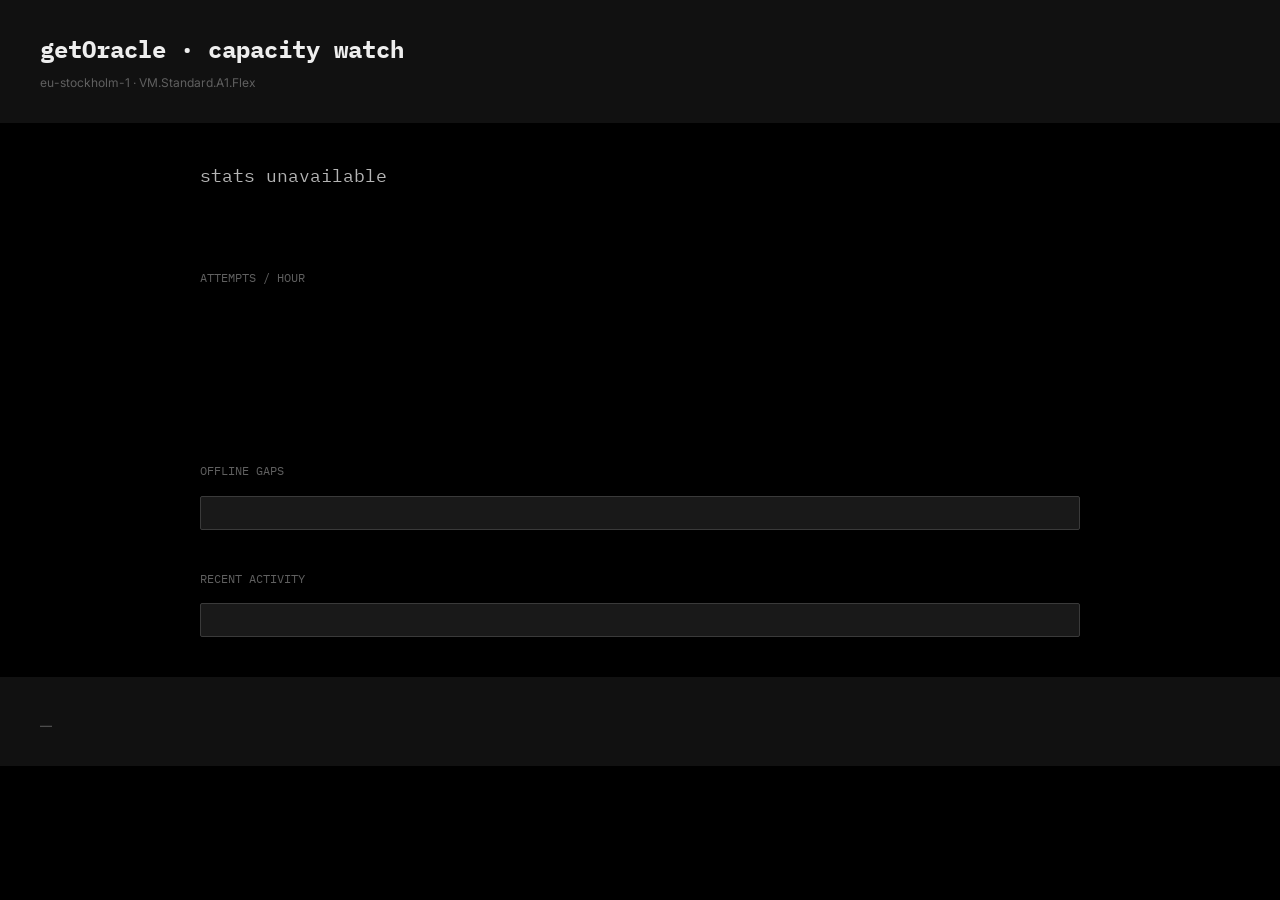
==== dashboard/index.html @ a7fcfffa "feat: dashboard static assets (Axiom-styled HTML/CSS/JS) Co-Authored-By: Claude Opus 4.7 (1M context" ====
<!DOCTYPE html>
<html lang="en">
<head>
  <meta charset="UTF-8">
  <meta name="viewport" content="width=device-width, initial-scale=1.0">
  <meta http-equiv="refresh" content="180">
  <title>getOracle · capacity watch</title>
  <link rel="preconnect" href="https://fonts.googleapis.com">
  <link rel="preconnect" href="https://fonts.gstatic.com" crossorigin>
  <link href="https://fonts.googleapis.com/css2?family=IBM+Plex+Mono:wght@400;700&family=Inter:wght@400&display=swap" rel="stylesheet">
  <link rel="stylesheet" href="style.css">
</head>
<body>
  <header class="band">
    <h1>getOracle · capacity watch</h1>
    <p class="subtitle">eu-stockholm-1 · VM.Standard.A1.Flex</p>
  </header>

  <main>
    <p id="status-line" class="status-line">loading…</p>

    <section class="cards" id="cards"></section>

    <section>
      <h2>ATTEMPTS / HOUR</h2>
      <div class="timeline" id="timeline"></div>
    </section>

    <section>
      <h2>OFFLINE GAPS</h2>
      <ul class="loglist" id="gaps"></ul>
    </section>

    <section>
      <h2>RECENT ACTIVITY</h2>
      <ul class="loglist" id="log-tail"></ul>
    </section>
  </main>

  <footer class="band">
    <p id="footer-caption" class="caption">—</p>
  </footer>

  <script src="app.js"></script>
</body>
</html>
---- dashboard/style.css ----
:root {
  --color-midnight-ink: #000000;
  --color-deep-graphite: #111111;
  --color-charcoal-surface: #191919;
  --color-medium-gray: #3a3a3a;
  --color-stone-accent: #606060;
  --color-light-steel: #b4b4b4;
  --color-almost-white: #eeeeee;
  --color-highlight-orange: #DA5C2C;
  --font-mono: 'IBM Plex Mono', ui-monospace, SFMono-Regular, Menlo, Monaco, Consolas, monospace;
  --font-sans: 'Inter', ui-sans-serif, system-ui, -apple-system, sans-serif;
  --radius: 2px;
  --shadow-subtle: rgba(0, 0, 0, 0.05) 0px 1px 2px 0px;
}

* { box-sizing: border-box; margin: 0; padding: 0; }

body {
  background: var(--color-midnight-ink);
  color: var(--color-light-steel);
  font-family: var(--font-mono);
  font-size: 14px;
  line-height: 1.43;
}

.band {
  background: var(--color-deep-graphite);
  padding: 32px 40px;
}

header h1 {
  font-weight: 700;
  font-size: 24px;
  color: var(--color-almost-white);
}

.subtitle,
.caption {
  font-family: var(--font-sans);
  font-size: 12px;
  color: var(--color-stone-accent);
  margin-top: 8px;
}

main {
  max-width: 960px;
  margin: 0 auto;
  padding: 40px;
  display: flex;
  flex-direction: column;
  gap: 40px;
}

.status-line {
  font-size: 18px;
  color: var(--color-light-steel);
}

.status-line.created {
  font-weight: 700;
  color: var(--color-highlight-orange);
}

.cards {
  display: grid;
  grid-template-columns: repeat(4, 1fr);
  gap: 8px;
}

@media (max-width: 640px) {
  .cards { grid-template-columns: repeat(2, 1fr); }
}

.card {
  background: var(--color-charcoal-surface);
  border: 1px solid var(--color-medium-gray);
  border-radius: var(--radius);
  box-shadow: var(--shadow-subtle);
  padding: 32px;
}

.card .value {
  font-weight: 700;
  font-size: 32px;
  color: var(--color-almost-white);
}

.card .label {
  color: var(--color-light-steel);
  margin-top: 8px;
}

h2 {
  font-size: 12px;
  font-weight: 400;
  color: var(--color-stone-accent);
  margin-bottom: 16px;
}

.timeline {
  display: flex;
  align-items: flex-end;
  gap: 2px;
  height: 120px;
}

.timeline .bar {
  flex: 1;
  min-height: 2px;
  background: var(--color-highlight-orange);
}

.timeline .bar.empty {
  background: var(--color-medium-gray);
}

.loglist {
  list-style: none;
  background: var(--color-charcoal-surface);
  border: 1px solid var(--color-medium-gray);
  border-radius: var(--radius);
  padding: 16px 32px;
}

.loglist li {
  padding: 4px 0;
  white-space: pre;
  overflow-x: auto;
}
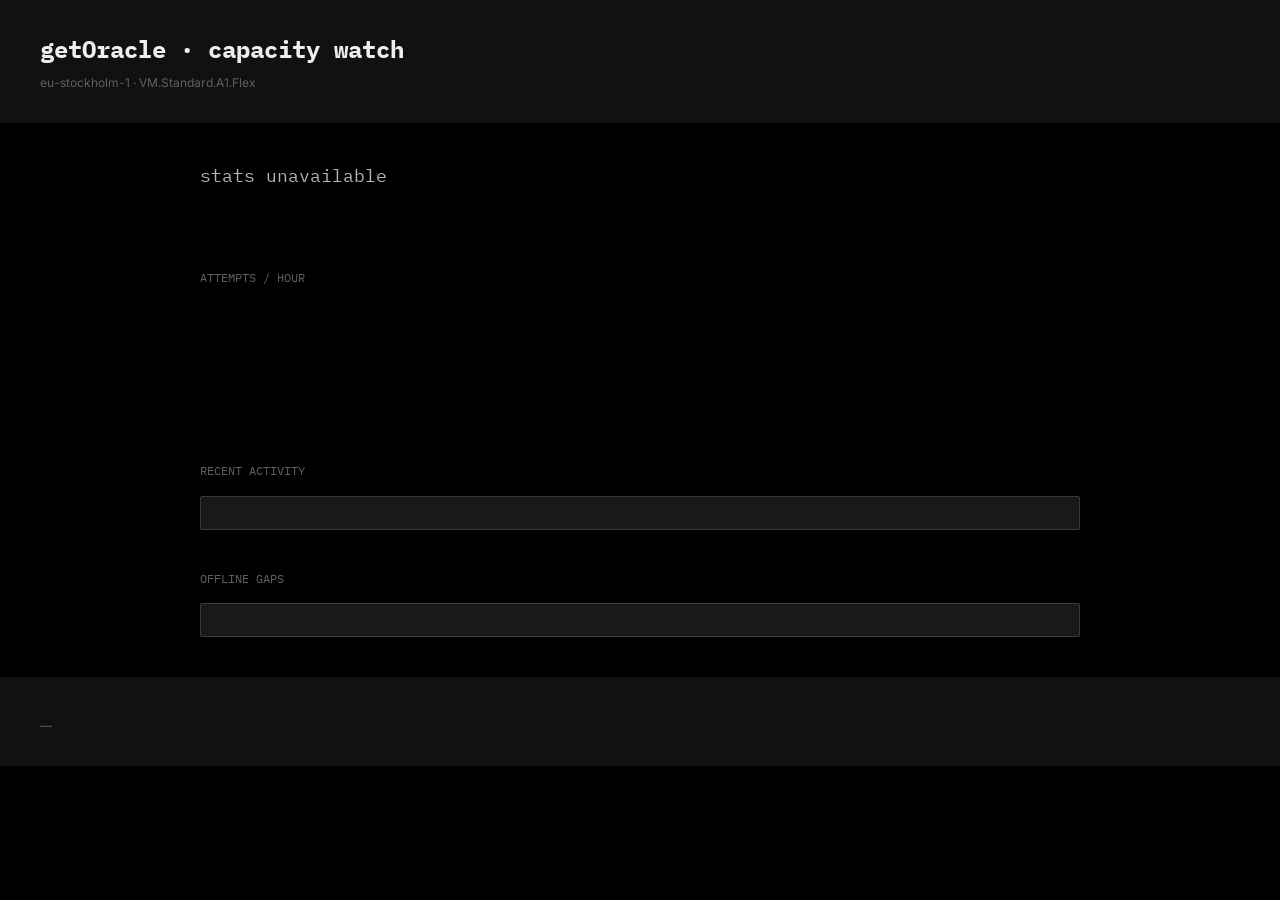
==== commit 16715d57: "feat: swap dashboard section order — RECENT ACTIVITY above OFFLINE GAPS Co-Authored-By: Claude Opus " ====
--- a/dashboard/index.html
+++ b/dashboard/index.html
@@ -27,13 +27,13 @@
     </section>
 
     <section>
-      <h2>OFFLINE GAPS</h2>
-      <ul class="loglist" id="gaps"></ul>
+      <h2>RECENT ACTIVITY</h2>
+      <ul class="loglist" id="log-tail"></ul>
     </section>
 
     <section>
-      <h2>RECENT ACTIVITY</h2>
-      <ul class="loglist" id="log-tail"></ul>
+      <h2>OFFLINE GAPS</h2>
+      <ul class="loglist" id="gaps"></ul>
     </section>
   </main>
 
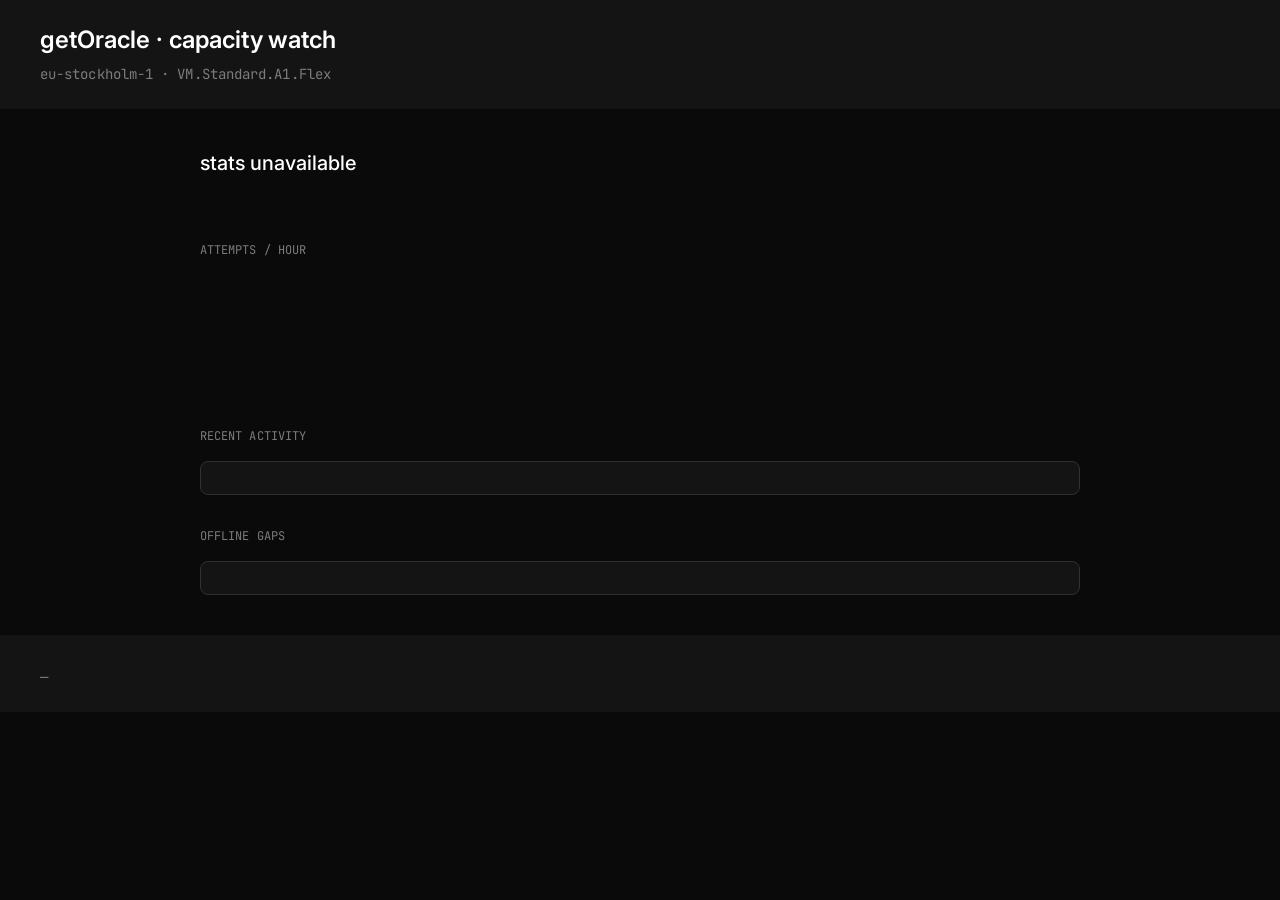
==== commit c17addca: "feat: restyle dashboard with Dovetail "Midnight Command Center" guide Swap Axiom for Dovetail: #0a0a" ====
--- a/dashboard/index.html
+++ b/dashboard/index.html
@@ -7,7 +7,7 @@
   <title>getOracle · capacity watch</title>
   <link rel="preconnect" href="https://fonts.googleapis.com">
   <link rel="preconnect" href="https://fonts.gstatic.com" crossorigin>
-  <link href="https://fonts.googleapis.com/css2?family=IBM+Plex+Mono:wght@400;700&family=Inter:wght@400&display=swap" rel="stylesheet">
+  <link href="https://fonts.googleapis.com/css2?family=Inter:wght@400;500;600&family=JetBrains+Mono:wght@400&display=swap" rel="stylesheet">
   <link rel="stylesheet" href="style.css">
 </head>
 <body>
--- a/dashboard/style.css
+++ b/dashboard/style.css
@@ -1,44 +1,48 @@
 :root {
-  --color-midnight-ink: #000000;
-  --color-deep-graphite: #111111;
-  --color-charcoal-surface: #191919;
-  --color-medium-gray: #3a3a3a;
-  --color-stone-accent: #606060;
-  --color-light-steel: #b4b4b4;
-  --color-almost-white: #eeeeee;
-  --color-highlight-orange: #DA5C2C;
-  --font-mono: 'IBM Plex Mono', ui-monospace, SFMono-Regular, Menlo, Monaco, Consolas, monospace;
-  --font-sans: 'Inter', ui-sans-serif, system-ui, -apple-system, sans-serif;
-  --radius: 2px;
-  --shadow-subtle: rgba(0, 0, 0, 0.05) 0px 1px 2px 0px;
+  --color-midnight-charcoal: #0a0a0a;
+  --color-off-black: #141414;
+  --color-dark-frost: #1e1e1e;
+  --color-medium-gray: #313131;
+  --color-light-gray: #454545;
+  --color-dim-gray: #7c7c7c;
+  --color-silver-dust: #a7a7a7;
+  --color-polar-white: #ffffff;
+  --color-data-blue: #6798ff;
+  --font-inter: 'Inter', ui-sans-serif, system-ui, -apple-system, BlinkMacSystemFont, "Segoe UI", Roboto, sans-serif;
+  --font-mono: 'JetBrains Mono', ui-monospace, SFMono-Regular, Menlo, Monaco, Consolas, monospace;
+  --radius: 8px;
 }
 
 * { box-sizing: border-box; margin: 0; padding: 0; }
 
 body {
-  background: var(--color-midnight-ink);
-  color: var(--color-light-steel);
-  font-family: var(--font-mono);
-  font-size: 14px;
-  line-height: 1.43;
+  background: var(--color-midnight-charcoal);
+  color: var(--color-silver-dust);
+  font-family: var(--font-inter);
+  font-size: 16px;
+  line-height: 1.5;
+  letter-spacing: -0.012px;
 }
 
 .band {
-  background: var(--color-deep-graphite);
-  padding: 32px 40px;
+  background: var(--color-off-black);
+  padding: 24px 40px;
 }
 
 header h1 {
-  font-weight: 700;
+  font-weight: 600;
   font-size: 24px;
-  color: var(--color-almost-white);
+  line-height: 1.33;
+  letter-spacing: -0.025px;
+  color: var(--color-polar-white);
 }
 
 .subtitle,
 .caption {
-  font-family: var(--font-sans);
-  font-size: 12px;
-  color: var(--color-stone-accent);
+  font-family: var(--font-mono);
+  font-size: 14px;
+  letter-spacing: 0.083px;
+  color: var(--color-dim-gray);
   margin-top: 8px;
 }
 
@@ -48,17 +52,20 @@
   padding: 40px;
   display: flex;
   flex-direction: column;
-  gap: 40px;
+  gap: 32px;
 }
 
 .status-line {
-  font-size: 18px;
-  color: var(--color-light-steel);
+  font-size: 20px;
+  font-weight: 500;
+  line-height: 1.4;
+  letter-spacing: -0.021px;
+  color: var(--color-polar-white);
 }
 
 .status-line.created {
-  font-weight: 700;
-  color: var(--color-highlight-orange);
+  font-weight: 600;
+  color: var(--color-data-blue);
 }
 
 .cards {
@@ -72,28 +79,34 @@
 }
 
 .card {
-  background: var(--color-charcoal-surface);
+  background: var(--color-off-black);
   border: 1px solid var(--color-medium-gray);
   border-radius: var(--radius);
-  box-shadow: var(--shadow-subtle);
-  padding: 32px;
+  padding: 16px;
 }
 
 .card .value {
-  font-weight: 700;
+  font-weight: 600;
   font-size: 32px;
-  color: var(--color-almost-white);
+  line-height: 1.29;
+  letter-spacing: -0.031px;
+  color: var(--color-polar-white);
 }
 
 .card .label {
-  color: var(--color-light-steel);
+  font-family: var(--font-mono);
+  font-size: 12px;
+  letter-spacing: 0.071px;
+  color: var(--color-dim-gray);
   margin-top: 8px;
 }
 
 h2 {
+  font-family: var(--font-mono);
   font-size: 12px;
   font-weight: 400;
-  color: var(--color-stone-accent);
+  letter-spacing: 0.071px;
+  color: var(--color-dim-gray);
   margin-bottom: 16px;
 }
 
@@ -107,7 +120,8 @@
 .timeline .bar {
   flex: 1;
   min-height: 2px;
-  background: var(--color-highlight-orange);
+  background: var(--color-data-blue);
+  border-radius: 2px 2px 0 0;
 }
 
 .timeline .bar.empty {
@@ -116,10 +130,14 @@
 
 .loglist {
   list-style: none;
-  background: var(--color-charcoal-surface);
+  background: var(--color-off-black);
   border: 1px solid var(--color-medium-gray);
   border-radius: var(--radius);
-  padding: 16px 32px;
+  padding: 16px;
+  font-family: var(--font-mono);
+  font-size: 14px;
+  letter-spacing: 0.071px;
+  color: var(--color-silver-dust);
 }
 
 .loglist li {
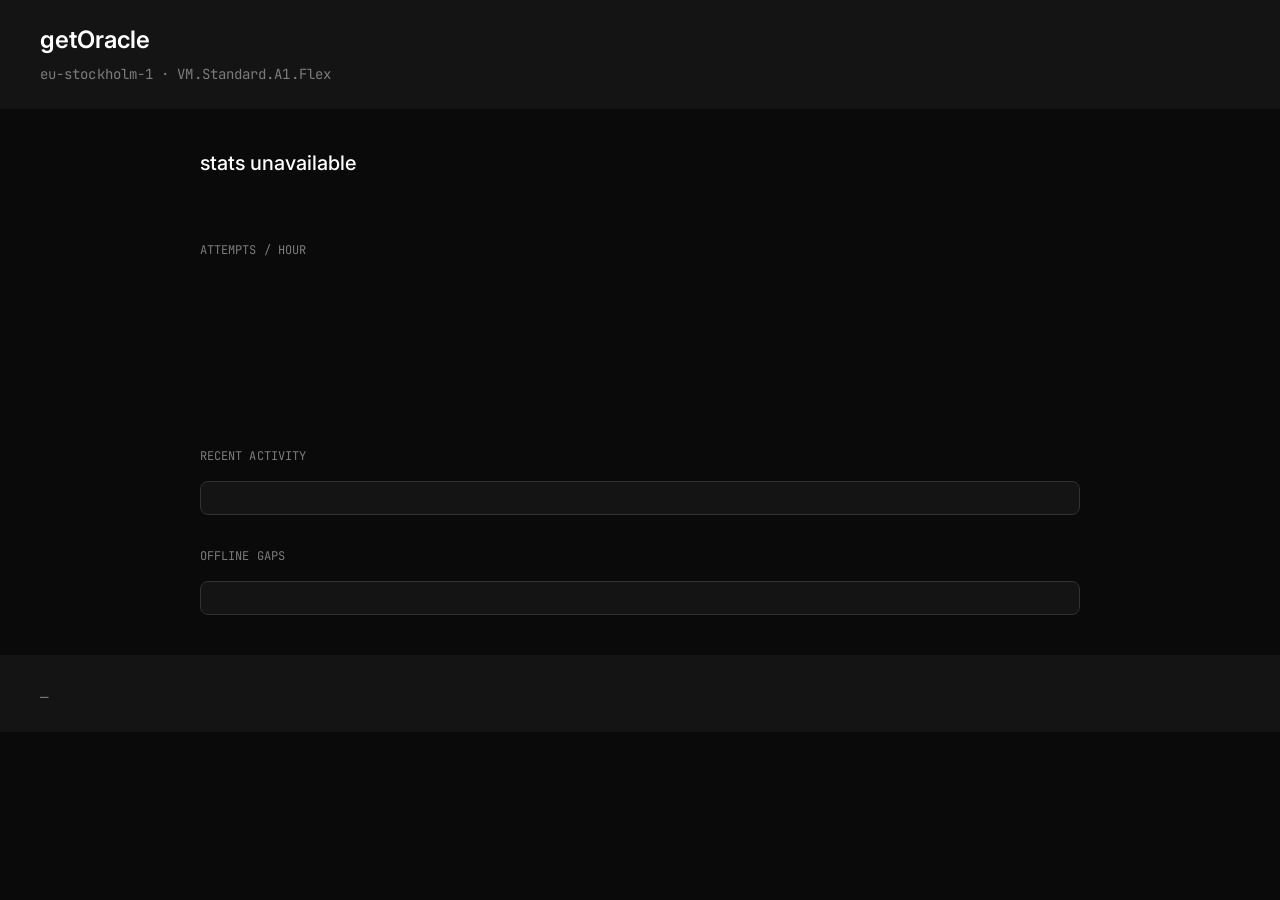
==== commit 08976ad0: "feat: add labelled Y/X axes to dashboard timeline, drop "capacity watch" - Y-axis with whole-number " ====
--- a/dashboard/index.html
+++ b/dashboard/index.html
@@ -4,7 +4,7 @@
   <meta charset="UTF-8">
   <meta name="viewport" content="width=device-width, initial-scale=1.0">
   <meta http-equiv="refresh" content="180">
-  <title>getOracle · capacity watch</title>
+  <title>getOracle</title>
   <link rel="preconnect" href="https://fonts.googleapis.com">
   <link rel="preconnect" href="https://fonts.gstatic.com" crossorigin>
   <link href="https://fonts.googleapis.com/css2?family=Inter:wght@400;500;600&family=JetBrains+Mono:wght@400&display=swap" rel="stylesheet">
@@ -12,7 +12,7 @@
 </head>
 <body>
   <header class="band">
-    <h1>getOracle · capacity watch</h1>
+    <h1>getOracle</h1>
     <p class="subtitle">eu-stockholm-1 · VM.Standard.A1.Flex</p>
   </header>
 
@@ -23,7 +23,16 @@
 
     <section>
       <h2>ATTEMPTS / HOUR</h2>
-      <div class="timeline" id="timeline"></div>
+      <div class="chart">
+        <div class="chart-yaxis" id="chart-yaxis"></div>
+        <div class="chart-main">
+          <div class="chart-plot">
+            <div class="chart-grid" id="chart-grid"></div>
+            <div class="timeline" id="timeline"></div>
+          </div>
+          <div class="chart-xaxis" id="chart-xaxis"></div>
+        </div>
+      </div>
     </section>
 
     <section>
--- a/dashboard/style.css
+++ b/dashboard/style.css
@@ -11,6 +11,7 @@
   --font-inter: 'Inter', ui-sans-serif, system-ui, -apple-system, BlinkMacSystemFont, "Segoe UI", Roboto, sans-serif;
   --font-mono: 'JetBrains Mono', ui-monospace, SFMono-Regular, Menlo, Monaco, Consolas, monospace;
   --radius: 8px;
+  --plot-height: 120px;
 }
 
 * { box-sizing: border-box; margin: 0; padding: 0; }
@@ -110,11 +111,60 @@
   margin-bottom: 16px;
 }
 
+.chart {
+  display: flex;
+  align-items: flex-start;
+  gap: 8px;
+}
+
+.chart-yaxis {
+  position: relative;
+  flex: none;
+  width: 32px;
+  height: var(--plot-height);
+}
+
+.chart-yaxis .tick {
+  position: absolute;
+  right: 0;
+  transform: translateY(50%);
+  font-family: var(--font-mono);
+  font-size: 11px;
+  letter-spacing: 0.071px;
+  color: var(--color-dim-gray);
+}
+
+.chart-main {
+  flex: 1;
+  min-width: 0;
+}
+
+.chart-plot {
+  position: relative;
+  height: var(--plot-height);
+}
+
+.chart-grid {
+  position: absolute;
+  inset: 0;
+  z-index: 0;
+}
+
+.chart-grid .gridline {
+  position: absolute;
+  left: 0;
+  right: 0;
+  height: 1px;
+  background: var(--color-medium-gray);
+}
+
 .timeline {
+  position: relative;
+  z-index: 1;
   display: flex;
   align-items: flex-end;
   gap: 2px;
-  height: 120px;
+  height: 100%;
 }
 
 .timeline .bar {
@@ -126,6 +176,34 @@
 
 .timeline .bar.empty {
   background: var(--color-medium-gray);
+}
+
+.chart-xaxis {
+  display: flex;
+  gap: 2px;
+  height: 14px;
+  margin-top: 6px;
+}
+
+.chart-xaxis .xcell {
+  position: relative;
+  flex: 1;
+  min-width: 0;
+}
+
+.chart-xaxis .xlabel {
+  position: absolute;
+  left: 50%;
+  transform: translateX(-50%);
+  white-space: nowrap;
+  font-family: var(--font-mono);
+  font-size: 11px;
+  letter-spacing: 0.071px;
+  color: var(--color-dim-gray);
+}
+
+.chart-xaxis .xlabel.day {
+  color: var(--color-silver-dust);
 }
 
 .loglist {
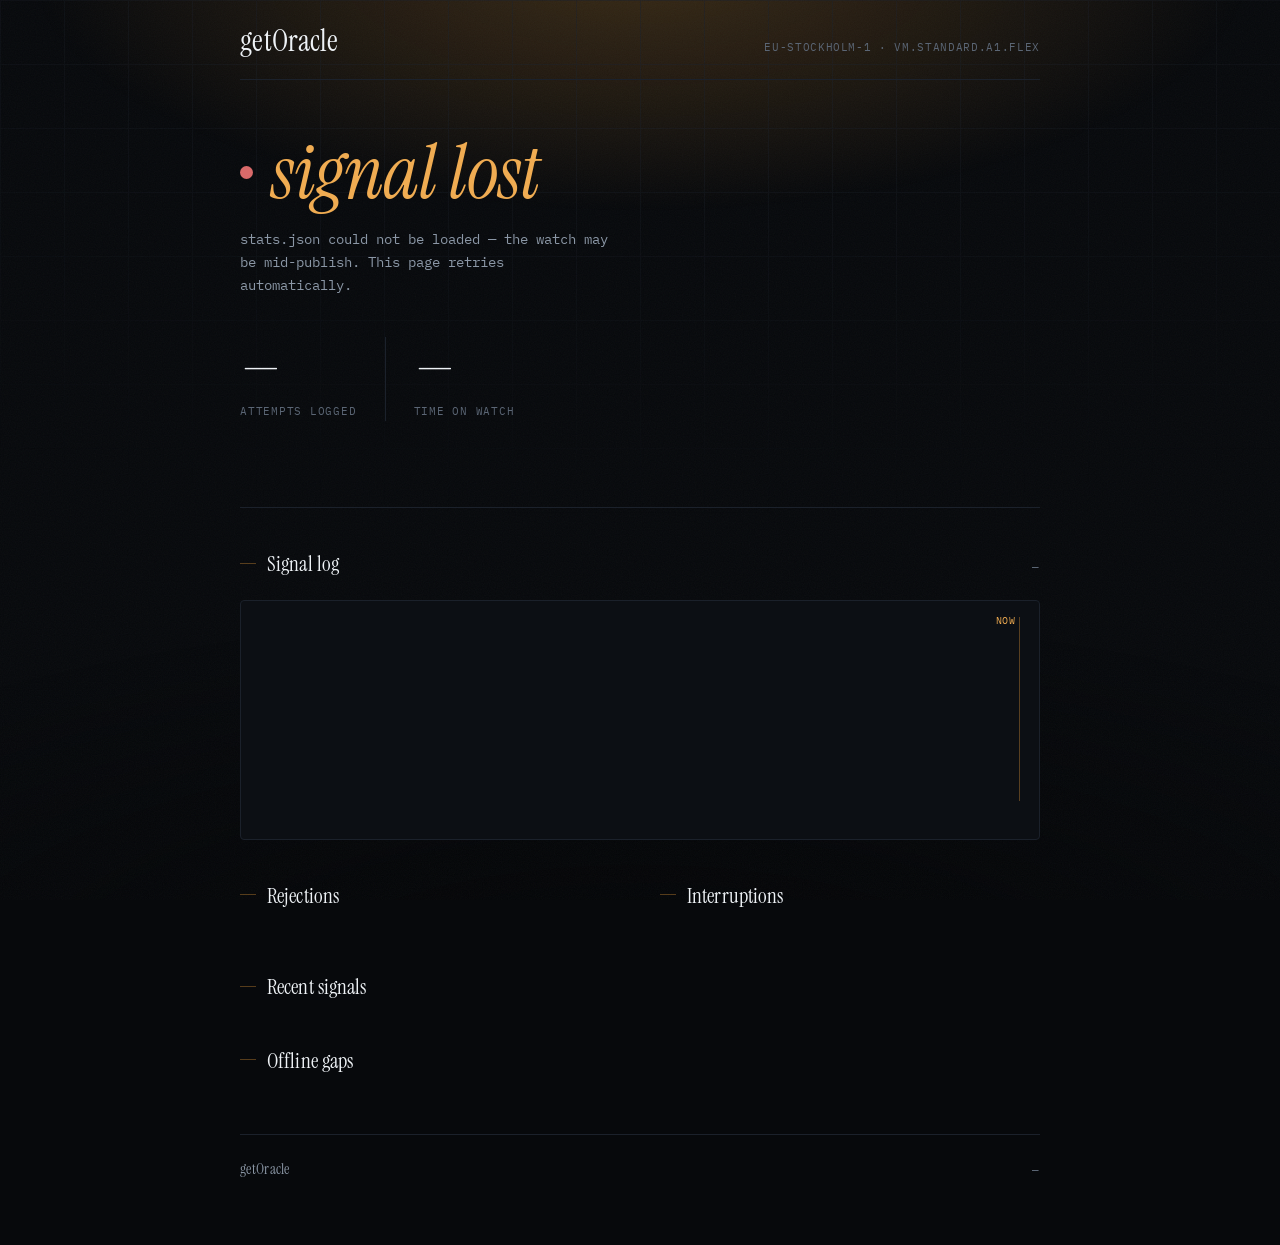
==== commit b72df458: "feat: redesign dashboard as "Observatory watch" Editorial serif (Instrument Serif) + monospace (IBM " ====
--- a/dashboard/index.html
+++ b/dashboard/index.html
@@ -4,51 +4,95 @@
   <meta charset="UTF-8">
   <meta name="viewport" content="width=device-width, initial-scale=1.0">
   <meta http-equiv="refresh" content="180">
-  <title>getOracle</title>
+  <title>getOracle — capacity watch</title>
+  <meta name="description" content="A live watch for Oracle Free Tier ARM capacity (VM.Standard.A1.Flex) in eu-stockholm-1.">
+  <meta name="theme-color" content="#07090c">
+  <meta property="og:title" content="getOracle — capacity watch">
+  <meta property="og:description" content="Listening for Oracle Free Tier ARM capacity in eu-stockholm-1.">
+  <meta property="og:type" content="website">
+  <link rel="icon" href="data:image/svg+xml,%3Csvg%20xmlns='http://www.w3.org/2000/svg'%20viewBox='0%200%2032%2032'%3E%3Ccircle%20cx='16'%20cy='16'%20r='11'%20fill='none'%20stroke='%23f0a23c'%20stroke-width='2.5'/%3E%3Ccircle%20cx='16'%20cy='16'%20r='4'%20fill='%23f0a23c'/%3E%3C/svg%3E">
   <link rel="preconnect" href="https://fonts.googleapis.com">
   <link rel="preconnect" href="https://fonts.gstatic.com" crossorigin>
-  <link href="https://fonts.googleapis.com/css2?family=Inter:wght@400;500;600&family=JetBrains+Mono:wght@400&display=swap" rel="stylesheet">
+  <link href="https://fonts.googleapis.com/css2?family=IBM+Plex+Mono:wght@400;500;600&family=Instrument+Serif:ital@0;1&display=swap" rel="stylesheet">
   <link rel="stylesheet" href="style.css">
 </head>
-<body>
-  <header class="band">
-    <h1>getOracle</h1>
-    <p class="subtitle">eu-stockholm-1 · VM.Standard.A1.Flex</p>
-  </header>
+<body class="state-hunting">
+  <div class="bg-grid" aria-hidden="true"></div>
+  <div class="bg-grain" aria-hidden="true"></div>
 
-  <main>
-    <p id="status-line" class="status-line">loading…</p>
+  <div class="frame">
+    <header class="masthead">
+      <span class="wordmark">getOracle</span>
+      <span class="coords">eu-stockholm-1 · VM.Standard.A1.Flex</span>
+    </header>
 
-    <section class="cards" id="cards"></section>
+    <section class="hero" id="hero">
+      <div class="hero-state">
+        <span class="dot" id="dot" aria-hidden="true"></span>
+        <h1 class="state-word" id="state-word">opening channel…</h1>
+      </div>
+      <p class="hero-sub" id="hero-sub">Connecting to the watch log.</p>
 
-    <section>
-      <h2>ATTEMPTS / HOUR</h2>
+      <div class="hero-metrics">
+        <div class="metric">
+          <div class="metric-value" id="m-attempts">—</div>
+          <div class="metric-label">attempts logged</div>
+        </div>
+        <div class="metric-sep" aria-hidden="true"></div>
+        <div class="metric">
+          <div class="metric-value" id="m-watch">—</div>
+          <div class="metric-label">time on watch</div>
+        </div>
+      </div>
+
+      <p class="hero-readout" id="hero-readout">—</p>
+    </section>
+
+    <section class="panel chart-panel">
+      <div class="panel-head">
+        <h2>Signal log</h2>
+        <span class="panel-note" id="chart-note">—</span>
+      </div>
       <div class="chart">
         <div class="chart-yaxis" id="chart-yaxis"></div>
         <div class="chart-main">
           <div class="chart-plot">
             <div class="chart-grid" id="chart-grid"></div>
+            <div class="chart-gaps" id="chart-gaps"></div>
             <div class="timeline" id="timeline"></div>
+            <div class="now-marker" id="now-marker"><span>now</span></div>
           </div>
           <div class="chart-xaxis" id="chart-xaxis"></div>
         </div>
       </div>
     </section>
 
-    <section>
-      <h2>RECENT ACTIVITY</h2>
+    <div class="panel-row">
+      <section class="panel">
+        <div class="panel-head"><h2>Rejections</h2></div>
+        <ul class="statlist" id="rejections"></ul>
+      </section>
+      <section class="panel">
+        <div class="panel-head"><h2>Interruptions</h2></div>
+        <ul class="statlist" id="interruptions"></ul>
+      </section>
+    </div>
+
+    <section class="panel">
+      <div class="panel-head"><h2>Recent signals</h2></div>
       <ul class="loglist" id="log-tail"></ul>
     </section>
 
-    <section>
-      <h2>OFFLINE GAPS</h2>
-      <ul class="loglist" id="gaps"></ul>
+    <section class="panel">
+      <div class="panel-head"><h2>Offline gaps</h2></div>
+      <ul class="gaplist" id="gaps"></ul>
     </section>
-  </main>
 
-  <footer class="band">
-    <p id="footer-caption" class="caption">—</p>
-  </footer>
+    <footer class="footer">
+      <span class="footer-mark">getOracle</span>
+      <span id="footer-caption">—</span>
+    </footer>
+  </div>
 
   <script src="app.js"></script>
 </body>
--- a/dashboard/style.css
+++ b/dashboard/style.css
@@ -1,126 +1,283 @@
+/* getOracle — "Observatory watch" dashboard.
+   A dark listening station: editorial serif accents over monospace data,
+   a state-driven signal colour (amber while hunting, green on success,
+   red if the feed drops). Swap --signal and the whole page re-themes. */
+
 :root {
-  --color-midnight-charcoal: #0a0a0a;
-  --color-off-black: #141414;
-  --color-dark-frost: #1e1e1e;
-  --color-medium-gray: #313131;
-  --color-light-gray: #454545;
-  --color-dim-gray: #7c7c7c;
-  --color-silver-dust: #a7a7a7;
-  --color-polar-white: #ffffff;
-  --color-data-blue: #6798ff;
-  --font-inter: 'Inter', ui-sans-serif, system-ui, -apple-system, BlinkMacSystemFont, "Segoe UI", Roboto, sans-serif;
-  --font-mono: 'JetBrains Mono', ui-monospace, SFMono-Regular, Menlo, Monaco, Consolas, monospace;
-  --radius: 8px;
-  --plot-height: 120px;
-}
+  --ink:        #07090c;
+  --panel:      #0c0f14;
+  --panel-2:    #10141a;
+  --line:       #1b212b;
+  --line-bright:#283140;
+  --dim:        #59657580;
+  --dim-solid:  #5b6675;
+  --mid:        #8b97a6;
+  --text:       #bcc6d1;
+  --bright:     #eef2f6;
+
+  /* state-driven accent — see body.state-* overrides below */
+  --signal:      #f0a23c;
+  --signal-soft: color-mix(in srgb, var(--signal) 13%, transparent);
+  --signal-line: color-mix(in srgb, var(--signal) 34%, transparent);
+  --signal-glow: color-mix(in srgb, var(--signal) 22%, transparent);
+  --signal-ink:  color-mix(in srgb, var(--signal) 88%, var(--bright));
+
+  --reject:  #d97a6a;
+
+  --serif: 'Instrument Serif', ui-serif, Georgia, 'Times New Roman', serif;
+  --mono:  'IBM Plex Mono', ui-monospace, SFMono-Regular, Menlo, Monaco, Consolas, monospace;
+
+  --radius: 4px;
+  --plot-height: 178px;
+  --frame-pad: 40px;
+}
+
+body.state-created { --signal: #54d18c; }
+body.state-error   { --signal: #d96a6a; }
 
 * { box-sizing: border-box; margin: 0; padding: 0; }
 
+html { -webkit-text-size-adjust: 100%; }
+
 body {
-  background: var(--color-midnight-charcoal);
-  color: var(--color-silver-dust);
-  font-family: var(--font-inter);
-  font-size: 16px;
-  line-height: 1.5;
-  letter-spacing: -0.012px;
-}
-
-.band {
-  background: var(--color-off-black);
-  padding: 24px 40px;
-}
-
-header h1 {
-  font-weight: 600;
-  font-size: 24px;
-  line-height: 1.33;
-  letter-spacing: -0.025px;
-  color: var(--color-polar-white);
-}
-
-.subtitle,
-.caption {
-  font-family: var(--font-mono);
+  background: var(--ink);
+  color: var(--text);
+  font-family: var(--mono);
+  font-size: 15px;
+  line-height: 1.6;
+  font-weight: 400;
+  -webkit-font-smoothing: antialiased;
+  min-height: 100vh;
+  position: relative;
+  overflow-x: hidden;
+}
+
+/* ---- atmosphere ---------------------------------------------------------- */
+
+/* a faint radar grid, anchored, with a soft signal-tinted glow up top */
+.bg-grid {
+  position: fixed;
+  inset: 0;
+  z-index: -2;
+  pointer-events: none;
+  background-image:
+    linear-gradient(var(--line) 1px, transparent 1px),
+    linear-gradient(90deg, var(--line) 1px, transparent 1px);
+  background-size: 64px 64px;
+  -webkit-mask-image: radial-gradient(140% 80% at 50% 0%, #000 0%, transparent 72%);
+          mask-image: radial-gradient(140% 80% at 50% 0%, #000 0%, transparent 72%);
+  opacity: 0.5;
+}
+
+body::before {
+  content: "";
+  position: fixed;
+  inset: 0;
+  z-index: -2;
+  pointer-events: none;
+  background:
+    radial-gradient(80% 46% at 50% -4%, var(--signal-glow) 0%, transparent 60%),
+    radial-gradient(120% 60% at 50% 110%, color-mix(in srgb, var(--ink) 60%, #000) 0%, transparent 70%);
+  transition: background 600ms ease;
+}
+
+/* fine film grain */
+.bg-grain {
+  position: fixed;
+  inset: 0;
+  z-index: -1;
+  pointer-events: none;
+  opacity: 0.04;
+  background-image: url("data:image/svg+xml,%3Csvg xmlns='http://www.w3.org/2000/svg' width='160' height='160'%3E%3Cfilter id='n'%3E%3CfeTurbulence type='fractalNoise' baseFrequency='0.85' numOctaves='3' stitchTiles='stitch'/%3E%3C/filter%3E%3Crect width='100%25' height='100%25' filter='url(%23n)'/%3E%3C/svg%3E");
+}
+
+/* ---- frame --------------------------------------------------------------- */
+
+.frame {
+  max-width: 880px;
+  margin: 0 auto;
+  padding: 0 var(--frame-pad) 64px;
+}
+
+.masthead {
+  display: flex;
+  align-items: baseline;
+  justify-content: space-between;
+  gap: 16px;
+  padding: 26px 0 22px;
+  border-bottom: 1px solid var(--line);
+}
+
+.wordmark {
+  font-family: var(--serif);
+  font-size: 30px;
+  line-height: 1;
+  letter-spacing: 0.01em;
+  color: var(--bright);
+}
+
+.coords {
+  font-size: 11px;
+  letter-spacing: 0.06em;
+  text-transform: uppercase;
+  color: var(--dim-solid);
+}
+
+/* ---- hero ---------------------------------------------------------------- */
+
+.hero {
+  padding: 56px 0 52px;
+  border-bottom: 1px solid var(--line);
+}
+
+.hero-state {
+  display: flex;
+  align-items: center;
+  gap: 18px;
+}
+
+.dot {
+  position: relative;
+  flex: none;
+  width: 13px;
+  height: 13px;
+  border-radius: 50%;
+  background: var(--signal);
+  box-shadow: 0 0 0 0 var(--signal-glow);
+  animation: pulse 2.6s ease-out infinite;
+  transition: background 600ms ease;
+}
+
+@keyframes pulse {
+  0%   { box-shadow: 0 0 0 0 color-mix(in srgb, var(--signal) 55%, transparent); }
+  70%  { box-shadow: 0 0 0 16px transparent; }
+  100% { box-shadow: 0 0 0 0 transparent; }
+}
+
+.state-word {
+  font-family: var(--serif);
+  font-size: clamp(44px, 9vw, 76px);
+  font-weight: 400;
+  line-height: 0.98;
+  letter-spacing: -0.005em;
+  color: var(--bright);
+}
+body.state-created .state-word,
+body.state-error   .state-word { font-style: italic; color: var(--signal-ink); }
+
+.hero-sub {
+  margin-top: 18px;
+  max-width: 46ch;
+  color: var(--mid);
   font-size: 14px;
-  letter-spacing: 0.083px;
-  color: var(--color-dim-gray);
+  line-height: 1.65;
+}
+.hero-sub .vpu {
+  display: inline-block;
+  margin-top: 6px;
+  color: var(--dim-solid);
+}
+
+.hero-metrics {
+  display: flex;
+  align-items: stretch;
+  gap: 28px;
+  margin-top: 40px;
+}
+
+.metric-sep {
+  width: 1px;
+  background: var(--line);
+}
+
+.metric-value {
+  font-family: var(--serif);
+  font-size: clamp(40px, 7vw, 58px);
+  line-height: 1;
+  color: var(--bright);
+  font-variant-numeric: tabular-nums;
+}
+
+.metric-label {
   margin-top: 8px;
-}
-
-main {
-  max-width: 960px;
-  margin: 0 auto;
-  padding: 40px;
-  display: flex;
-  flex-direction: column;
-  gap: 32px;
-}
-
-.status-line {
-  font-size: 20px;
+  font-size: 11px;
+  letter-spacing: 0.07em;
+  text-transform: uppercase;
+  color: var(--dim-solid);
+}
+
+.hero-readout {
+  margin-top: 34px;
+  font-size: 12.5px;
+  letter-spacing: 0.02em;
+  color: var(--dim-solid);
+}
+.hero-readout b {
   font-weight: 500;
-  line-height: 1.4;
-  letter-spacing: -0.021px;
-  color: var(--color-polar-white);
-}
-
-.status-line.created {
-  font-weight: 600;
-  color: var(--color-data-blue);
-}
-
-.cards {
+  color: var(--signal-ink);
+}
+.hero-readout .sep { color: var(--line-bright); margin: 0 10px; }
+
+/* ---- panels -------------------------------------------------------------- */
+
+.panel {
+  margin-top: 40px;
+}
+
+.panel-head {
+  display: flex;
+  align-items: baseline;
+  justify-content: space-between;
+  gap: 16px;
+  margin-bottom: 18px;
+}
+
+.panel h2 {
+  font-family: var(--serif);
+  font-size: 21px;
+  font-weight: 400;
+  letter-spacing: 0.005em;
+  color: var(--bright);
+}
+.panel h2::before {
+  content: "";
+  display: inline-block;
+  width: 16px;
+  height: 1px;
+  margin: 0 11px 5px 0;
+  background: var(--signal-line);
+  vertical-align: middle;
+}
+
+.panel-note {
+  font-size: 11px;
+  letter-spacing: 0.05em;
+  text-transform: uppercase;
+  color: var(--dim-solid);
+}
+
+.panel-row {
   display: grid;
-  grid-template-columns: repeat(4, 1fr);
-  gap: 8px;
-}
-
-@media (max-width: 640px) {
-  .cards { grid-template-columns: repeat(2, 1fr); }
-}
-
-.card {
-  background: var(--color-off-black);
-  border: 1px solid var(--color-medium-gray);
+  grid-template-columns: 1fr 1fr;
+  gap: 40px;
+}
+
+/* ---- chart --------------------------------------------------------------- */
+
+.chart {
+  display: flex;
+  align-items: flex-start;
+  gap: 10px;
+  padding: 22px 20px 14px;
+  background: var(--panel);
+  border: 1px solid var(--line);
   border-radius: var(--radius);
-  padding: 16px;
-}
-
-.card .value {
-  font-weight: 600;
-  font-size: 32px;
-  line-height: 1.29;
-  letter-spacing: -0.031px;
-  color: var(--color-polar-white);
-}
-
-.card .label {
-  font-family: var(--font-mono);
-  font-size: 12px;
-  letter-spacing: 0.071px;
-  color: var(--color-dim-gray);
-  margin-top: 8px;
-}
-
-h2 {
-  font-family: var(--font-mono);
-  font-size: 12px;
-  font-weight: 400;
-  letter-spacing: 0.071px;
-  color: var(--color-dim-gray);
-  margin-bottom: 16px;
-}
-
-.chart {
-  display: flex;
-  align-items: flex-start;
-  gap: 8px;
 }
 
 .chart-yaxis {
   position: relative;
   flex: none;
-  width: 32px;
+  width: 28px;
   height: var(--plot-height);
 }
 
@@ -128,98 +285,275 @@
   position: absolute;
   right: 0;
   transform: translateY(50%);
-  font-family: var(--font-mono);
-  font-size: 11px;
-  letter-spacing: 0.071px;
-  color: var(--color-dim-gray);
-}
-
-.chart-main {
-  flex: 1;
-  min-width: 0;
-}
+  font-size: 10px;
+  letter-spacing: 0.04em;
+  color: var(--dim-solid);
+}
+
+.chart-main { flex: 1; min-width: 0; }
 
 .chart-plot {
   position: relative;
   height: var(--plot-height);
 }
 
-.chart-grid {
+.chart-grid { position: absolute; inset: 0; z-index: 0; }
+.chart-grid .gridline {
+  position: absolute;
+  left: 0; right: 0;
+  height: 1px;
+  background: var(--line);
+}
+.chart-grid .gridline.base { background: var(--line-bright); }
+
+/* shading behind hours that fell inside an offline gap */
+.chart-gaps {
   position: absolute;
   inset: 0;
-  z-index: 0;
-}
-
-.chart-grid .gridline {
-  position: absolute;
-  left: 0;
-  right: 0;
-  height: 1px;
-  background: var(--color-medium-gray);
+  z-index: 1;
+  display: flex;
+  gap: 3px;
+}
+.chart-gaps .gapcell { flex: 1; min-width: 0; }
+.chart-gaps .gapcell.is-gap {
+  background: repeating-linear-gradient(
+    -45deg,
+    color-mix(in srgb, var(--reject) 13%, transparent) 0 2px,
+    transparent 2px 6px
+  );
 }
 
 .timeline {
   position: relative;
-  z-index: 1;
+  z-index: 2;
   display: flex;
   align-items: flex-end;
-  gap: 2px;
+  gap: 3px;
   height: 100%;
 }
 
 .timeline .bar {
+  position: relative;
   flex: 1;
   min-height: 2px;
-  background: var(--color-data-blue);
-  border-radius: 2px 2px 0 0;
-}
-
+  background: linear-gradient(
+    to top,
+    color-mix(in srgb, var(--signal) 55%, transparent),
+    var(--signal)
+  );
+  border-radius: 1.5px 1.5px 0 0;
+  box-shadow: 0 0 7px var(--signal-soft);
+  transform-origin: bottom;
+  animation: grow 560ms cubic-bezier(.2,.7,.2,1) backwards;
+}
 .timeline .bar.empty {
-  background: var(--color-medium-gray);
+  background: var(--line-bright);
+  box-shadow: none;
+}
+
+@keyframes grow { from { transform: scaleY(0); } to { transform: scaleY(1); } }
+
+/* CSS-only hover readout */
+.timeline .bar:hover { filter: brightness(1.18); }
+.timeline .bar[data-label]:hover::after {
+  content: attr(data-label);
+  position: absolute;
+  left: 50%;
+  bottom: calc(100% + 8px);
+  transform: translateX(-50%);
+  white-space: nowrap;
+  padding: 4px 8px;
+  font-size: 11px;
+  color: var(--bright);
+  background: var(--panel-2);
+  border: 1px solid var(--line-bright);
+  border-radius: 3px;
+  box-shadow: 0 6px 18px #0009;
+  pointer-events: none;
+  z-index: 5;
+}
+
+.now-marker {
+  position: absolute;
+  top: -6px; bottom: 0;
+  right: -1px;
+  width: 1px;
+  background: var(--signal-line);
+  z-index: 3;
+}
+.now-marker span {
+  position: absolute;
+  top: -4px;
+  right: 4px;
+  font-size: 9.5px;
+  letter-spacing: 0.08em;
+  text-transform: uppercase;
+  color: var(--signal-ink);
 }
 
 .chart-xaxis {
   display: flex;
-  gap: 2px;
-  height: 14px;
-  margin-top: 6px;
-}
-
-.chart-xaxis .xcell {
-  position: relative;
-  flex: 1;
-  min-width: 0;
-}
-
+  gap: 3px;
+  height: 16px;
+  margin-top: 8px;
+}
+.chart-xaxis .xcell { position: relative; flex: 1; min-width: 0; }
 .chart-xaxis .xlabel {
   position: absolute;
   left: 50%;
   transform: translateX(-50%);
   white-space: nowrap;
-  font-family: var(--font-mono);
+  font-size: 10px;
+  letter-spacing: 0.03em;
+  color: var(--dim-solid);
+}
+.chart-xaxis .xlabel.day {
+  color: var(--mid);
+  font-weight: 500;
+}
+
+/* ---- stat lists ---------------------------------------------------------- */
+
+.statlist { list-style: none; }
+.statlist li {
+  display: flex;
+  align-items: baseline;
+  gap: 14px;
+  padding: 13px 0;
+  border-bottom: 1px solid var(--line);
+}
+.statlist li:last-child { border-bottom: none; }
+
+.stat-code {
+  flex: none;
+  width: 38px;
   font-size: 11px;
-  letter-spacing: 0.071px;
-  color: var(--color-dim-gray);
-}
-
-.chart-xaxis .xlabel.day {
-  color: var(--color-silver-dust);
-}
-
-.loglist {
-  list-style: none;
-  background: var(--color-off-black);
-  border: 1px solid var(--color-medium-gray);
-  border-radius: var(--radius);
-  padding: 16px;
-  font-family: var(--font-mono);
-  font-size: 14px;
-  letter-spacing: 0.071px;
-  color: var(--color-silver-dust);
-}
-
-.loglist li {
-  padding: 4px 0;
-  white-space: pre;
-  overflow-x: auto;
-}
+  letter-spacing: 0.04em;
+  color: var(--reject);
+  font-weight: 500;
+}
+.stat-num {
+  font-family: var(--serif);
+  font-size: 30px;
+  line-height: 1;
+  color: var(--bright);
+  font-variant-numeric: tabular-nums;
+  min-width: 2ch;
+}
+.stat-desc {
+  margin-left: auto;
+  font-size: 12px;
+  letter-spacing: 0.04em;
+  text-transform: uppercase;
+  color: var(--dim-solid);
+  text-align: right;
+}
+
+/* ---- log + gaps ---------------------------------------------------------- */
+
+.loglist, .gaplist { list-style: none; }
+
+.loglist li, .gaplist li {
+  display: flex;
+  flex-wrap: wrap;
+  align-items: baseline;
+  gap: 10px;
+  padding: 9px 0;
+  border-bottom: 1px solid var(--line);
+  font-size: 12.5px;
+}
+.loglist li:last-child, .gaplist li:last-child { border-bottom: none; }
+.loglist li.empty, .gaplist li.empty {
+  color: var(--dim-solid);
+  border-bottom: none;
+}
+
+.log-ts { color: var(--dim-solid); flex: none; }
+.log-msg {
+  color: var(--mid);
+  overflow-wrap: anywhere;
+  flex: 1;
+  min-width: 12ch;
+}
+.log-raw { color: var(--mid); overflow-wrap: anywhere; }
+
+.chip {
+  flex: none;
+  padding: 1px 7px;
+  font-size: 10.5px;
+  font-weight: 500;
+  letter-spacing: 0.03em;
+  border-radius: 3px;
+  border: 1px solid currentColor;
+}
+.chip-429 { color: var(--signal); }
+.chip-500 { color: var(--reject); }
+.chip-other { color: var(--dim-solid); }
+
+.gap-route { color: var(--text); }
+.gap-arrow { color: var(--line-bright); }
+.gap-dur {
+  margin-left: auto;
+  color: var(--reject);
+  font-size: 11.5px;
+  letter-spacing: 0.03em;
+}
+
+/* ---- footer -------------------------------------------------------------- */
+
+.footer {
+  display: flex;
+  align-items: baseline;
+  justify-content: space-between;
+  gap: 16px;
+  margin-top: 56px;
+  padding-top: 22px;
+  border-top: 1px solid var(--line);
+  font-size: 11px;
+  letter-spacing: 0.05em;
+  color: var(--dim-solid);
+}
+.footer-mark {
+  font-family: var(--serif);
+  font-size: 15px;
+  letter-spacing: 0.02em;
+  color: var(--mid);
+}
+
+/* ---- load-in stagger ----------------------------------------------------- */
+
+.masthead, .hero, .chart-panel, .panel-row, .panel, .footer {
+  animation: rise 620ms cubic-bezier(.2,.7,.2,1) backwards;
+}
+.hero       { animation-delay: 60ms; }
+.chart-panel{ animation-delay: 130ms; }
+.panel-row  { animation-delay: 190ms; }
+.panel-row ~ .panel { animation-delay: 250ms; }
+.footer     { animation-delay: 310ms; }
+
+@keyframes rise {
+  from { opacity: 0; transform: translateY(14px); }
+  to   { opacity: 1; transform: translateY(0); }
+}
+
+/* ---- responsive ---------------------------------------------------------- */
+
+@media (max-width: 620px) {
+  :root { --frame-pad: 22px; --plot-height: 150px; }
+  .masthead { flex-direction: column; gap: 4px; }
+  .hero { padding: 40px 0 38px; }
+  .hero-metrics { gap: 22px; }
+  .panel-row { grid-template-columns: 1fr; gap: 0; }
+  .panel-row .panel:last-child { margin-top: 40px; }
+  .footer { flex-direction: column; gap: 6px; }
+}
+
+/* ---- reduced motion ------------------------------------------------------ */
+
+@media (prefers-reduced-motion: reduce) {
+  *, *::before, *::after {
+    animation-duration: 0.001ms !important;
+    animation-iteration-count: 1 !important;
+    transition-duration: 0.001ms !important;
+  }
+}
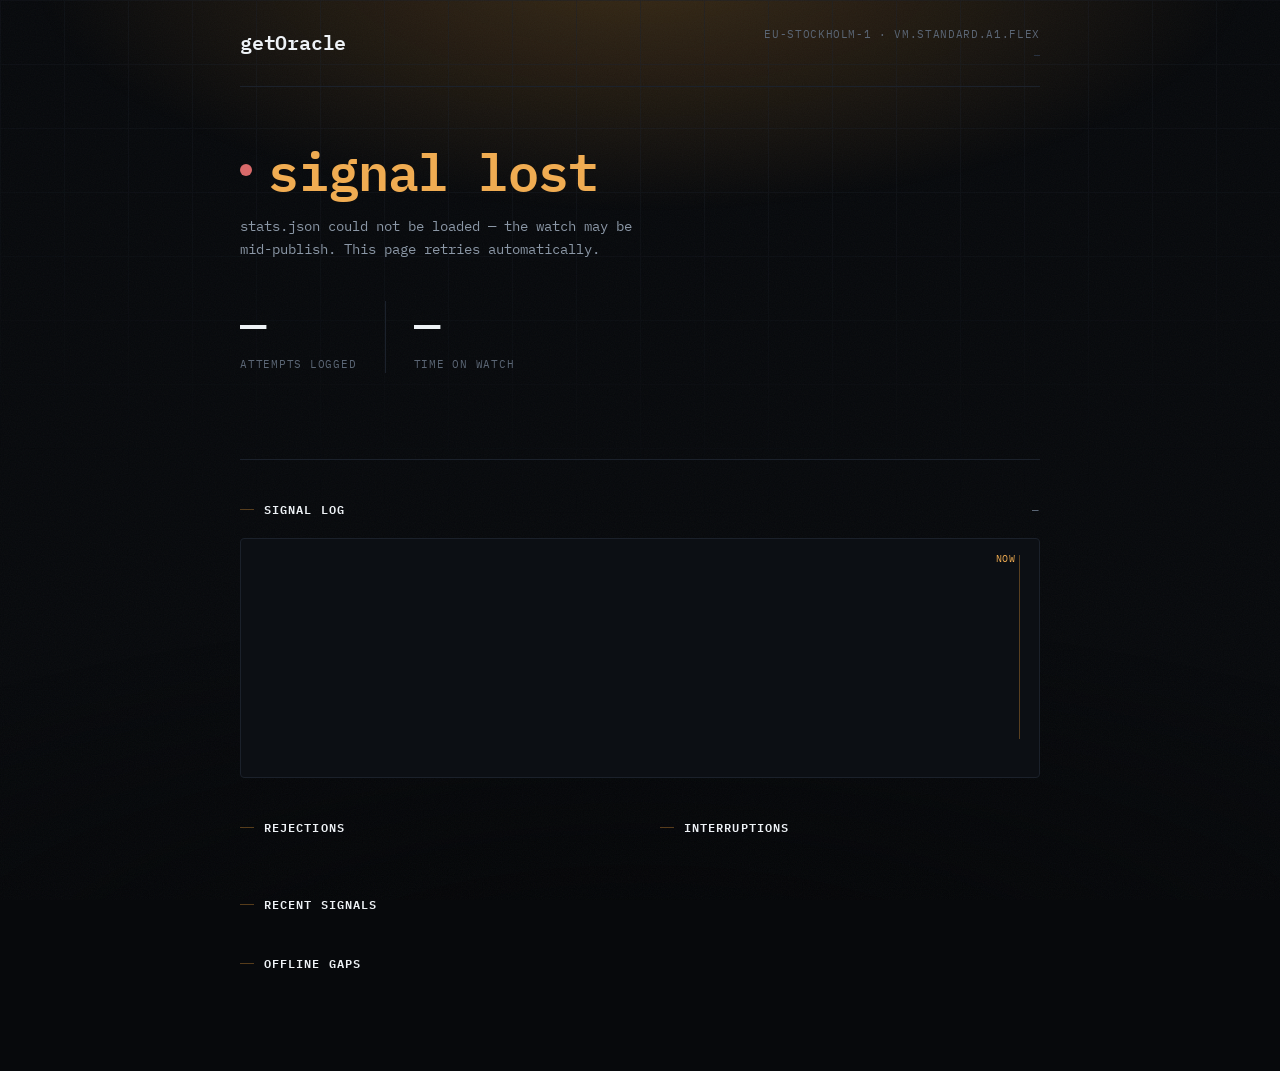
==== commit f634f33b: "feat: drop serif for all-mono, remove footer, rewrite hero copy - replace Instrument Serif entirely " ====
--- a/dashboard/index.html
+++ b/dashboard/index.html
@@ -13,7 +13,7 @@
   <link rel="icon" href="data:image/svg+xml,%3Csvg%20xmlns='http://www.w3.org/2000/svg'%20viewBox='0%200%2032%2032'%3E%3Ccircle%20cx='16'%20cy='16'%20r='11'%20fill='none'%20stroke='%23f0a23c'%20stroke-width='2.5'/%3E%3Ccircle%20cx='16'%20cy='16'%20r='4'%20fill='%23f0a23c'/%3E%3C/svg%3E">
   <link rel="preconnect" href="https://fonts.googleapis.com">
   <link rel="preconnect" href="https://fonts.gstatic.com" crossorigin>
-  <link href="https://fonts.googleapis.com/css2?family=IBM+Plex+Mono:wght@400;500;600&family=Instrument+Serif:ital@0;1&display=swap" rel="stylesheet">
+  <link href="https://fonts.googleapis.com/css2?family=IBM+Plex+Mono:wght@400;500;600&display=swap" rel="stylesheet">
   <link rel="stylesheet" href="style.css">
 </head>
 <body class="state-hunting">
@@ -23,7 +23,10 @@
   <div class="frame">
     <header class="masthead">
       <span class="wordmark">getOracle</span>
-      <span class="coords">eu-stockholm-1 · VM.Standard.A1.Flex</span>
+      <div class="masthead-meta">
+        <span class="coords">eu-stockholm-1 · VM.Standard.A1.Flex</span>
+        <span class="updated" id="updated">—</span>
+      </div>
     </header>
 
     <section class="hero" id="hero">
@@ -87,11 +90,6 @@
       <div class="panel-head"><h2>Offline gaps</h2></div>
       <ul class="gaplist" id="gaps"></ul>
     </section>
-
-    <footer class="footer">
-      <span class="footer-mark">getOracle</span>
-      <span id="footer-caption">—</span>
-    </footer>
   </div>
 
   <script src="app.js"></script>
--- a/dashboard/style.css
+++ b/dashboard/style.css
@@ -1,7 +1,8 @@
 /* getOracle — "Observatory watch" dashboard.
-   A dark listening station: editorial serif accents over monospace data,
-   a state-driven signal colour (amber while hunting, green on success,
-   red if the feed drops). Swap --signal and the whole page re-themes. */
+   A dark listening station rendered entirely in monospace: hierarchy comes
+   from weight, scale and colour, not a second typeface. A state-driven
+   signal colour (amber while hunting, green on success, red if the feed
+   drops) re-themes the whole page from one variable. */
 
 :root {
   --ink:        #07090c;
@@ -9,7 +10,6 @@
   --panel-2:    #10141a;
   --line:       #1b212b;
   --line-bright:#283140;
-  --dim:        #59657580;
   --dim-solid:  #5b6675;
   --mid:        #8b97a6;
   --text:       #bcc6d1;
@@ -24,8 +24,7 @@
 
   --reject:  #d97a6a;
 
-  --serif: 'Instrument Serif', ui-serif, Georgia, 'Times New Roman', serif;
-  --mono:  'IBM Plex Mono', ui-monospace, SFMono-Regular, Menlo, Monaco, Consolas, monospace;
+  --mono: 'IBM Plex Mono', ui-monospace, SFMono-Regular, Menlo, Monaco, Consolas, monospace;
 
   --radius: 4px;
   --plot-height: 178px;
@@ -96,12 +95,12 @@
 .frame {
   max-width: 880px;
   margin: 0 auto;
-  padding: 0 var(--frame-pad) 64px;
+  padding: 0 var(--frame-pad) 80px;
 }
 
 .masthead {
   display: flex;
-  align-items: baseline;
+  align-items: flex-start;
   justify-content: space-between;
   gap: 16px;
   padding: 26px 0 22px;
@@ -109,11 +108,18 @@
 }
 
 .wordmark {
-  font-family: var(--serif);
-  font-size: 30px;
-  line-height: 1;
-  letter-spacing: 0.01em;
+  font-size: 20px;
+  font-weight: 600;
+  letter-spacing: -0.01em;
   color: var(--bright);
+}
+
+.masthead-meta {
+  display: flex;
+  flex-direction: column;
+  align-items: flex-end;
+  gap: 4px;
+  text-align: right;
 }
 
 .coords {
@@ -123,6 +129,12 @@
   color: var(--dim-solid);
 }
 
+.updated {
+  font-size: 10px;
+  letter-spacing: 0.04em;
+  color: var(--line-bright);
+}
+
 /* ---- hero ---------------------------------------------------------------- */
 
 .hero {
@@ -133,14 +145,14 @@
 .hero-state {
   display: flex;
   align-items: center;
-  gap: 18px;
+  gap: 16px;
 }
 
 .dot {
   position: relative;
   flex: none;
-  width: 13px;
-  height: 13px;
+  width: 12px;
+  height: 12px;
   border-radius: 50%;
   background: var(--signal);
   box-shadow: 0 0 0 0 var(--signal-glow);
@@ -150,24 +162,23 @@
 
 @keyframes pulse {
   0%   { box-shadow: 0 0 0 0 color-mix(in srgb, var(--signal) 55%, transparent); }
-  70%  { box-shadow: 0 0 0 16px transparent; }
+  70%  { box-shadow: 0 0 0 15px transparent; }
   100% { box-shadow: 0 0 0 0 transparent; }
 }
 
 .state-word {
-  font-family: var(--serif);
-  font-size: clamp(44px, 9vw, 76px);
-  font-weight: 400;
-  line-height: 0.98;
-  letter-spacing: -0.005em;
+  font-size: clamp(32px, 6.5vw, 52px);
+  font-weight: 600;
+  line-height: 1.05;
+  letter-spacing: -0.02em;
   color: var(--bright);
 }
 body.state-created .state-word,
-body.state-error   .state-word { font-style: italic; color: var(--signal-ink); }
+body.state-error   .state-word { color: var(--signal-ink); }
 
 .hero-sub {
   margin-top: 18px;
-  max-width: 46ch;
+  max-width: 52ch;
   color: var(--mid);
   font-size: 14px;
   line-height: 1.65;
@@ -191,9 +202,10 @@
 }
 
 .metric-value {
-  font-family: var(--serif);
-  font-size: clamp(40px, 7vw, 58px);
-  line-height: 1;
+  font-size: clamp(30px, 5.5vw, 44px);
+  font-weight: 500;
+  line-height: 1.05;
+  letter-spacing: -0.01em;
   color: var(--bright);
   font-variant-numeric: tabular-nums;
 }
@@ -233,18 +245,18 @@
 }
 
 .panel h2 {
-  font-family: var(--serif);
-  font-size: 21px;
-  font-weight: 400;
-  letter-spacing: 0.005em;
+  font-size: 12px;
+  font-weight: 600;
+  letter-spacing: 0.09em;
+  text-transform: uppercase;
   color: var(--bright);
 }
 .panel h2::before {
   content: "";
   display: inline-block;
-  width: 16px;
+  width: 14px;
   height: 1px;
-  margin: 0 11px 5px 0;
+  margin: 0 10px 3px 0;
   background: var(--signal-line);
   vertical-align: middle;
 }
@@ -433,8 +445,8 @@
   font-weight: 500;
 }
 .stat-num {
-  font-family: var(--serif);
-  font-size: 30px;
+  font-size: 25px;
+  font-weight: 500;
   line-height: 1;
   color: var(--bright);
   font-variant-numeric: tabular-nums;
@@ -499,37 +511,15 @@
   letter-spacing: 0.03em;
 }
 
-/* ---- footer -------------------------------------------------------------- */
-
-.footer {
-  display: flex;
-  align-items: baseline;
-  justify-content: space-between;
-  gap: 16px;
-  margin-top: 56px;
-  padding-top: 22px;
-  border-top: 1px solid var(--line);
-  font-size: 11px;
-  letter-spacing: 0.05em;
-  color: var(--dim-solid);
-}
-.footer-mark {
-  font-family: var(--serif);
-  font-size: 15px;
-  letter-spacing: 0.02em;
-  color: var(--mid);
-}
-
 /* ---- load-in stagger ----------------------------------------------------- */
 
-.masthead, .hero, .chart-panel, .panel-row, .panel, .footer {
+.masthead, .hero, .chart-panel, .panel-row, .panel {
   animation: rise 620ms cubic-bezier(.2,.7,.2,1) backwards;
 }
 .hero       { animation-delay: 60ms; }
 .chart-panel{ animation-delay: 130ms; }
 .panel-row  { animation-delay: 190ms; }
 .panel-row ~ .panel { animation-delay: 250ms; }
-.footer     { animation-delay: 310ms; }
 
 @keyframes rise {
   from { opacity: 0; transform: translateY(14px); }
@@ -540,12 +530,12 @@
 
 @media (max-width: 620px) {
   :root { --frame-pad: 22px; --plot-height: 150px; }
-  .masthead { flex-direction: column; gap: 4px; }
+  .masthead { flex-direction: column; align-items: flex-start; gap: 8px; }
+  .masthead-meta { align-items: flex-start; text-align: left; }
   .hero { padding: 40px 0 38px; }
   .hero-metrics { gap: 22px; }
   .panel-row { grid-template-columns: 1fr; gap: 0; }
   .panel-row .panel:last-child { margin-top: 40px; }
-  .footer { flex-direction: column; gap: 6px; }
 }
 
 /* ---- reduced motion ------------------------------------------------------ */
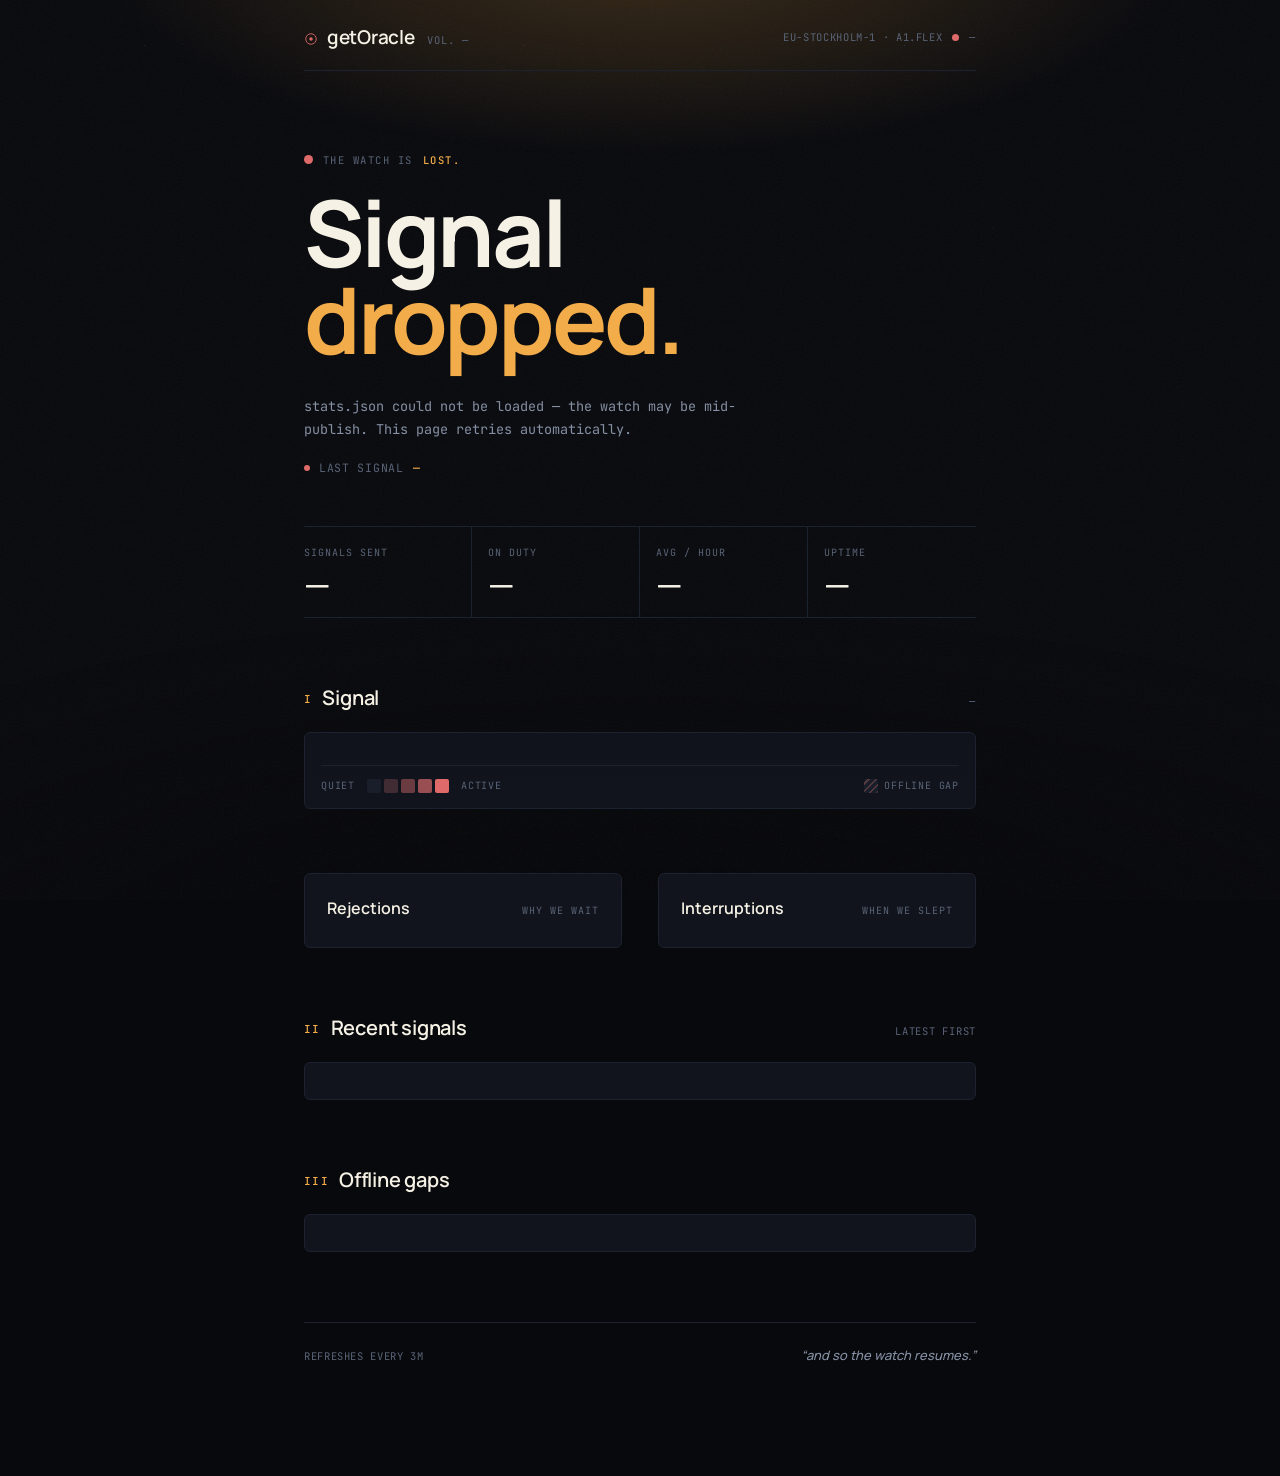
==== commit 9c0c4e01: "feat(dashboard): "Field journal" redesign — Manrope + heatmap, mobile-first Replaces the 124-bar ver" ====
--- a/dashboard/index.html
+++ b/dashboard/index.html
@@ -2,95 +2,141 @@
 <html lang="en">
 <head>
   <meta charset="UTF-8">
-  <meta name="viewport" content="width=device-width, initial-scale=1.0">
+  <meta name="viewport" content="width=device-width, initial-scale=1.0, viewport-fit=cover">
   <meta http-equiv="refresh" content="180">
   <title>getOracle — capacity watch</title>
   <meta name="description" content="A live watch for Oracle Free Tier ARM capacity (VM.Standard.A1.Flex) in eu-stockholm-1.">
-  <meta name="theme-color" content="#07090c">
+  <meta name="theme-color" content="#08090d">
   <meta property="og:title" content="getOracle — capacity watch">
   <meta property="og:description" content="Listening for Oracle Free Tier ARM capacity in eu-stockholm-1.">
   <meta property="og:type" content="website">
   <link rel="icon" href="data:image/svg+xml,%3Csvg%20xmlns='http://www.w3.org/2000/svg'%20viewBox='0%200%2032%2032'%3E%3Ccircle%20cx='16'%20cy='16'%20r='11'%20fill='none'%20stroke='%23f0a23c'%20stroke-width='2.5'/%3E%3Ccircle%20cx='16'%20cy='16'%20r='4'%20fill='%23f0a23c'/%3E%3C/svg%3E">
   <link rel="preconnect" href="https://fonts.googleapis.com">
   <link rel="preconnect" href="https://fonts.gstatic.com" crossorigin>
-  <link href="https://fonts.googleapis.com/css2?family=IBM+Plex+Mono:wght@400;500;600&display=swap" rel="stylesheet">
+  <link href="https://fonts.googleapis.com/css2?family=Manrope:wght@400;500;600;700;800&family=JetBrains+Mono:wght@400;500;600&display=swap" rel="stylesheet">
   <link rel="stylesheet" href="style.css">
 </head>
 <body class="state-hunting">
-  <div class="bg-grid" aria-hidden="true"></div>
-  <div class="bg-grain" aria-hidden="true"></div>
+  <div class="grain" aria-hidden="true"></div>
 
-  <div class="frame">
+  <main>
     <header class="masthead">
-      <span class="wordmark">getOracle</span>
-      <div class="masthead-meta">
-        <span class="coords">eu-stockholm-1 · VM.Standard.A1.Flex</span>
-        <span class="updated" id="updated">—</span>
+      <div class="mark">
+        <svg viewBox="0 0 32 32" aria-hidden="true">
+          <circle cx="16" cy="16" r="12" fill="none" stroke="var(--signal)" stroke-width="2"/>
+          <circle cx="16" cy="16" r="4"  fill="var(--signal)"/>
+        </svg>
+        <span class="name">getOracle</span>
+        <span class="vol" id="vol">Vol. —</span>
+      </div>
+      <div class="meta">
+        <span>eu-stockholm-1 · A1.Flex</span>
+        <span class="dot" aria-hidden="true"></span>
+        <span id="updated">—</span>
       </div>
     </header>
 
-    <section class="hero" id="hero">
-      <div class="hero-state">
-        <span class="dot" id="dot" aria-hidden="true"></span>
-        <h1 class="state-word" id="state-word">opening channel…</h1>
-      </div>
-      <p class="hero-sub" id="hero-sub">Connecting to the watch log.</p>
-
-      <div class="hero-metrics">
-        <div class="metric">
-          <div class="metric-value" id="m-attempts">—</div>
-          <div class="metric-label">attempts logged</div>
-        </div>
-        <div class="metric-sep" aria-hidden="true"></div>
-        <div class="metric">
-          <div class="metric-value" id="m-watch">—</div>
-          <div class="metric-label">time on watch</div>
-        </div>
+    <section class="hero">
+      <div class="eyebrow">
+        <span class="pip" aria-hidden="true"></span>
+        <span>The watch is</span>
+        <span class="now" id="eyebrow-state">listening…</span>
       </div>
 
-      <p class="hero-readout" id="hero-readout">—</p>
+      <h1 class="hero-title">
+        <span id="hero-day">Day —</span>
+        <br>
+        <span class="accent">of the watch.</span>
+      </h1>
+
+      <p class="hero-lede" id="hero-lede">
+        Reading the signal log…
+      </p>
+
+      <p class="last-sig"><span class="ping" aria-hidden="true"></span>last signal <b id="last-rel">—</b></p>
+
+      <dl class="stats-row">
+        <div class="stat">
+          <dt>Signals sent</dt>
+          <dd id="stat-attempts">—</dd>
+        </div>
+        <div class="stat">
+          <dt>On duty</dt>
+          <dd id="stat-watch">—</dd>
+        </div>
+        <div class="stat">
+          <dt>Avg / hour</dt>
+          <dd id="stat-rate">—</dd>
+        </div>
+        <div class="stat">
+          <dt>Uptime</dt>
+          <dd id="stat-uptime">—</dd>
+        </div>
+      </dl>
     </section>
 
-    <section class="panel chart-panel">
-      <div class="panel-head">
-        <h2>Signal log</h2>
-        <span class="panel-note" id="chart-note">—</span>
+    <section class="block">
+      <div class="section-head">
+        <h2><span class="num">I</span>Signal</h2>
+        <span class="section-note" id="heatmap-note">—</span>
       </div>
-      <div class="chart">
-        <div class="chart-yaxis" id="chart-yaxis"></div>
-        <div class="chart-main">
-          <div class="chart-plot">
-            <div class="chart-grid" id="chart-grid"></div>
-            <div class="chart-gaps" id="chart-gaps"></div>
-            <div class="timeline" id="timeline"></div>
-            <div class="now-marker" id="now-marker"><span>now</span></div>
-          </div>
-          <div class="chart-xaxis" id="chart-xaxis"></div>
+      <div class="heatmap-wrap">
+        <div class="heatmap" id="heatmap" role="img" aria-label="Hourly attempt heatmap"></div>
+        <div class="heatmap-legend">
+          <span>quiet</span>
+          <span class="swatches">
+            <span class="sw"></span>
+            <span class="sw l1"></span>
+            <span class="sw l2"></span>
+            <span class="sw l3"></span>
+            <span class="sw l4"></span>
+          </span>
+          <span>active</span>
+          <span class="gap-key">
+            <span class="sw"></span>
+            <span>offline gap</span>
+          </span>
         </div>
       </div>
     </section>
 
-    <div class="panel-row">
-      <section class="panel">
-        <div class="panel-head"><h2>Rejections</h2></div>
-        <ul class="statlist" id="rejections"></ul>
-      </section>
-      <section class="panel">
-        <div class="panel-head"><h2>Interruptions</h2></div>
-        <ul class="statlist" id="interruptions"></ul>
-      </section>
-    </div>
-
-    <section class="panel">
-      <div class="panel-head"><h2>Recent signals</h2></div>
-      <ul class="loglist" id="log-tail"></ul>
+    <section class="block">
+      <div class="grid-two">
+        <article class="panel">
+          <div class="panel-head"><h3>Rejections</h3><span class="kicker">why we wait</span></div>
+          <ul class="kv" id="rejections"></ul>
+        </article>
+        <article class="panel">
+          <div class="panel-head"><h3>Interruptions</h3><span class="kicker">when we slept</span></div>
+          <ul class="kv" id="interruptions"></ul>
+        </article>
+      </div>
     </section>
 
-    <section class="panel">
-      <div class="panel-head"><h2>Offline gaps</h2></div>
-      <ul class="gaplist" id="gaps"></ul>
+    <section class="block">
+      <div class="section-head">
+        <h2><span class="num">II</span>Recent signals</h2>
+        <span class="section-note">latest first</span>
+      </div>
+      <div class="panel">
+        <ul class="log" id="log-tail"></ul>
+      </div>
     </section>
-  </div>
+
+    <section class="block">
+      <div class="section-head">
+        <h2><span class="num">III</span>Offline gaps</h2>
+      </div>
+      <div class="panel">
+        <ul class="gaps" id="gaps"></ul>
+      </div>
+    </section>
+
+    <div class="colophon">
+      <span>refreshes every 3m</span>
+      <em>“and so the watch resumes.”</em>
+    </div>
+  </main>
 
   <script src="app.js"></script>
 </body>
--- a/dashboard/style.css
+++ b/dashboard/style.css
@@ -1,544 +1,672 @@
-/* getOracle — "Observatory watch" dashboard.
-   A dark listening station rendered entirely in monospace: hierarchy comes
-   from weight, scale and colour, not a second typeface. A state-driven
-   signal colour (amber while hunting, green on success, red if the feed
-   drops) re-themes the whole page from one variable. */
+/* getOracle v2 — "Field journal" preview.
+   A more editorial take: serif display + mono data, calendar heatmap
+   in place of the 124-bar timeline (so the chart survives a 320px
+   screen), single-column rhythm that scales to a 720px reading
+   width on desktop. The state-driven --signal var still re-themes
+   the whole page on capacity / error states. */
 
 :root {
-  --ink:        #07090c;
-  --panel:      #0c0f14;
-  --panel-2:    #10141a;
-  --line:       #1b212b;
-  --line-bright:#283140;
-  --dim-solid:  #5b6675;
-  --mid:        #8b97a6;
-  --text:       #bcc6d1;
-  --bright:     #eef2f6;
-
-  /* state-driven accent — see body.state-* overrides below */
-  --signal:      #f0a23c;
-  --signal-soft: color-mix(in srgb, var(--signal) 13%, transparent);
-  --signal-line: color-mix(in srgb, var(--signal) 34%, transparent);
+  --ink:        #08090d;
+  --ink-2:      #0c0e14;
+  --panel:      #11141c;
+  --panel-2:    #161a23;
+  --rule:       #1d2230;
+  --rule-2:     #2a3142;
+  --dim:        #5a6477;
+  --muted:      #8590a3;
+  --text:       #cfd6e2;
+  --bright:     #f6f1e5;
+  --paper:      #e9e0cf;
+
+  --signal:      #f3a83e;
+  --signal-ink:  color-mix(in srgb, var(--signal) 92%, var(--paper));
+  --signal-soft: color-mix(in srgb, var(--signal) 14%, transparent);
+  --signal-line: color-mix(in srgb, var(--signal) 38%, transparent);
   --signal-glow: color-mix(in srgb, var(--signal) 22%, transparent);
-  --signal-ink:  color-mix(in srgb, var(--signal) 88%, var(--bright));
-
-  --reject:  #d97a6a;
-
-  --mono: 'IBM Plex Mono', ui-monospace, SFMono-Regular, Menlo, Monaco, Consolas, monospace;
-
-  --radius: 4px;
-  --plot-height: 178px;
-  --frame-pad: 40px;
-}
-
-body.state-created { --signal: #54d18c; }
-body.state-error   { --signal: #d96a6a; }
+
+  --reject:    #e07a6d;
+  --cool:      #6c8db5;
+
+  --serif: 'Manrope', 'Inter', system-ui, sans-serif;
+  --mono:  'JetBrains Mono', ui-monospace, SFMono-Regular, Menlo, monospace;
+
+  --radius: 6px;
+  --gutter: clamp(20px, 5vw, 44px);
+}
+
+body.state-created { --signal: #5fd28e; }
+body.state-error   { --signal: #df6a6a; }
 
 * { box-sizing: border-box; margin: 0; padding: 0; }
-
 html { -webkit-text-size-adjust: 100%; }
 
 body {
   background: var(--ink);
   color: var(--text);
   font-family: var(--mono);
-  font-size: 15px;
+  font-size: 14.5px;
   line-height: 1.6;
-  font-weight: 400;
   -webkit-font-smoothing: antialiased;
   min-height: 100vh;
   position: relative;
   overflow-x: hidden;
 }
 
-/* ---- atmosphere ---------------------------------------------------------- */
-
-/* a faint radar grid, anchored, with a soft signal-tinted glow up top */
-.bg-grid {
-  position: fixed;
-  inset: 0;
+/* ───── atmosphere ──────────────────────────────────────────────── */
+
+/* a paper-faint grid + a star-field of single pixels.
+   both anchored, both masked toward the top where the eye lives. */
+body::before {
+  content: "";
+  position: fixed; inset: 0;
+  z-index: -2;
+  pointer-events: none;
+  background:
+    radial-gradient(70% 38% at 50% -6%, var(--signal-glow) 0%, transparent 62%),
+    radial-gradient(120% 60% at 50% 110%, color-mix(in srgb, var(--ink) 60%, #000) 0%, transparent 70%);
+  transition: background 700ms ease;
+}
+
+body::after {
+  content: "";
+  position: fixed; inset: 0;
   z-index: -2;
   pointer-events: none;
   background-image:
-    linear-gradient(var(--line) 1px, transparent 1px),
-    linear-gradient(90deg, var(--line) 1px, transparent 1px);
-  background-size: 64px 64px;
-  -webkit-mask-image: radial-gradient(140% 80% at 50% 0%, #000 0%, transparent 72%);
-          mask-image: radial-gradient(140% 80% at 50% 0%, #000 0%, transparent 72%);
-  opacity: 0.5;
-}
-
-body::before {
-  content: "";
-  position: fixed;
-  inset: 0;
-  z-index: -2;
-  pointer-events: none;
-  background:
-    radial-gradient(80% 46% at 50% -4%, var(--signal-glow) 0%, transparent 60%),
-    radial-gradient(120% 60% at 50% 110%, color-mix(in srgb, var(--ink) 60%, #000) 0%, transparent 70%);
-  transition: background 600ms ease;
-}
-
-/* fine film grain */
-.bg-grain {
-  position: fixed;
-  inset: 0;
+    radial-gradient(1px 1px at 10% 18%, #6e7790 50%, transparent 51%),
+    radial-gradient(1px 1px at 80% 8%,  #4a526a 50%, transparent 51%),
+    radial-gradient(1px 1px at 23% 70%, #3a4156 50%, transparent 51%),
+    radial-gradient(1px 1px at 91% 44%, #6e7790 50%, transparent 51%),
+    radial-gradient(1px 1px at 55% 30%, #3a4156 50%, transparent 51%),
+    radial-gradient(1px 1px at 68% 88%, #4a526a 50%, transparent 51%),
+    radial-gradient(1px 1px at 38% 12%, #4a526a 50%, transparent 51%),
+    radial-gradient(1px 1px at 5% 60%,  #3a4156 50%, transparent 51%);
+  background-size: 320px 320px, 460px 460px, 400px 400px, 520px 520px, 360px 360px, 440px 440px, 380px 380px, 500px 500px;
+  opacity: .55;
+  -webkit-mask-image: radial-gradient(120% 70% at 50% 0%, #000 0%, transparent 78%);
+          mask-image: radial-gradient(120% 70% at 50% 0%, #000 0%, transparent 78%);
+}
+
+.grain {
+  position: fixed; inset: 0;
   z-index: -1;
   pointer-events: none;
-  opacity: 0.04;
-  background-image: url("data:image/svg+xml,%3Csvg xmlns='http://www.w3.org/2000/svg' width='160' height='160'%3E%3Cfilter id='n'%3E%3CfeTurbulence type='fractalNoise' baseFrequency='0.85' numOctaves='3' stitchTiles='stitch'/%3E%3C/filter%3E%3Crect width='100%25' height='100%25' filter='url(%23n)'/%3E%3C/svg%3E");
-}
-
-/* ---- frame --------------------------------------------------------------- */
-
-.frame {
-  max-width: 880px;
+  opacity: 0.05;
+  background-image: url("data:image/svg+xml,%3Csvg xmlns='http://www.w3.org/2000/svg' width='200' height='200'%3E%3Cfilter id='n'%3E%3CfeTurbulence type='fractalNoise' baseFrequency='.9' numOctaves='2' stitchTiles='stitch'/%3E%3C/filter%3E%3Crect width='100%25' height='100%25' filter='url(%23n)'/%3E%3C/svg%3E");
+}
+
+/* ───── frame ───────────────────────────────────────────────────── */
+
+main {
+  max-width: 760px;
   margin: 0 auto;
-  padding: 0 var(--frame-pad) 80px;
-}
+  padding: 0 var(--gutter) clamp(60px, 12vw, 110px);
+}
+
+/* ───── masthead ────────────────────────────────────────────────── */
 
 .masthead {
   display: flex;
-  align-items: flex-start;
+  align-items: center;
   justify-content: space-between;
-  gap: 16px;
-  padding: 26px 0 22px;
-  border-bottom: 1px solid var(--line);
-}
-
-.wordmark {
-  font-size: 20px;
+  gap: 12px;
+  padding: 22px 0 18px;
+  border-bottom: 1px solid var(--rule);
+}
+
+.mark {
+  display: flex;
+  align-items: baseline;
+  gap: 9px;
+}
+.mark svg {
+  width: 14px; height: 14px;
+  transform: translateY(2px);
+}
+.mark .name {
+  font-family: var(--serif);
+  font-size: 19px;
   font-weight: 600;
-  letter-spacing: -0.01em;
+  letter-spacing: -0.015em;
   color: var(--bright);
 }
-
-.masthead-meta {
-  display: flex;
-  flex-direction: column;
-  align-items: flex-end;
-  gap: 4px;
+.mark .vol {
+  font-family: var(--mono);
+  font-size: 10.5px;
+  letter-spacing: 0.08em;
+  text-transform: uppercase;
+  color: var(--dim);
+  margin-left: 4px;
+}
+
+.meta {
+  display: flex;
+  align-items: center;
+  gap: 10px;
+  font-size: 10.5px;
+  letter-spacing: 0.06em;
+  text-transform: uppercase;
+  color: var(--dim);
   text-align: right;
 }
-
-.coords {
-  font-size: 11px;
-  letter-spacing: 0.06em;
-  text-transform: uppercase;
-  color: var(--dim-solid);
-}
-
-.updated {
-  font-size: 10px;
-  letter-spacing: 0.04em;
-  color: var(--line-bright);
-}
-
-/* ---- hero ---------------------------------------------------------------- */
-
-.hero {
-  padding: 56px 0 52px;
-  border-bottom: 1px solid var(--line);
-}
-
-.hero-state {
-  display: flex;
-  align-items: center;
-  gap: 16px;
-}
-
-.dot {
-  position: relative;
-  flex: none;
-  width: 12px;
-  height: 12px;
+.meta .dot {
+  width: 7px; height: 7px;
   border-radius: 50%;
   background: var(--signal);
   box-shadow: 0 0 0 0 var(--signal-glow);
   animation: pulse 2.6s ease-out infinite;
-  transition: background 600ms ease;
-}
-
+  flex: none;
+}
 @keyframes pulse {
-  0%   { box-shadow: 0 0 0 0 color-mix(in srgb, var(--signal) 55%, transparent); }
-  70%  { box-shadow: 0 0 0 15px transparent; }
+  0%   { box-shadow: 0 0 0 0 color-mix(in srgb, var(--signal) 50%, transparent); }
+  70%  { box-shadow: 0 0 0 11px transparent; }
   100% { box-shadow: 0 0 0 0 transparent; }
 }
 
-.state-word {
-  font-size: clamp(32px, 6.5vw, 52px);
+/* ───── hero ────────────────────────────────────────────────────── */
+
+.hero {
+  padding: clamp(40px, 9vw, 76px) 0 0;
+}
+
+.eyebrow {
+  display: inline-flex;
+  align-items: center;
+  gap: 10px;
+  font-size: 10.5px;
+  letter-spacing: 0.14em;
+  text-transform: uppercase;
+  color: var(--dim);
+}
+.eyebrow .pip {
+  width: 9px; height: 9px;
+  border-radius: 50%;
+  background: var(--signal);
+  box-shadow: 0 0 0 0 var(--signal-glow);
+  animation: pulse 2.6s ease-out infinite;
+  flex: none;
+}
+.eyebrow .now {
+  color: var(--signal-ink);
+  font-weight: 500;
+}
+
+.hero-title {
+  margin-top: 18px;
+  font-family: var(--serif);
+  font-weight: 700;
+  font-size: clamp(46px, 11vw, 92px);
+  line-height: 0.95;
+  letter-spacing: -0.035em;
+  color: var(--bright);
+}
+.hero-title .accent {
+  font-weight: 700;
+  color: var(--signal-ink);
+}
+
+.hero-lede {
+  margin-top: clamp(22px, 4vw, 32px);
+  max-width: 56ch;
+  font-family: var(--mono);
+  font-size: 13.5px;
+  line-height: 1.7;
+  color: var(--muted);
+}
+.hero-lede strong {
+  color: var(--text);
+  font-weight: 500;
+}
+
+.last-sig {
+  margin-top: 18px;
+  display: inline-flex;
+  align-items: center;
+  gap: 9px;
+  font-family: var(--mono);
+  font-size: 11.5px;
+  letter-spacing: 0.06em;
+  text-transform: uppercase;
+  color: var(--dim-solid, var(--dim));
+}
+.last-sig .ping {
+  width: 6px; height: 6px;
+  border-radius: 50%;
+  background: var(--signal);
+  box-shadow: 0 0 0 0 var(--signal-glow);
+  animation: pulse 2.6s ease-out infinite;
+}
+.last-sig b {
+  color: var(--signal-ink);
+  font-weight: 500;
+  font-variant-numeric: tabular-nums;
+}
+
+/* a 4-up editorial stat row that reflows to 2-up on mobile */
+.stats-row {
+  margin-top: clamp(32px, 6vw, 48px);
+  display: grid;
+  grid-template-columns: repeat(4, 1fr);
+  gap: 0;
+  border-top: 1px solid var(--rule);
+  border-bottom: 1px solid var(--rule);
+}
+.stat {
+  padding: 18px 16px 16px 0;
+  border-right: 1px solid var(--rule);
+}
+.stat:nth-child(4n) { border-right: none; }
+.stat:not(:first-child) { padding-left: 16px; }
+
+.stat dt {
+  font-family: var(--mono);
+  font-size: 10px;
+  letter-spacing: 0.1em;
+  text-transform: uppercase;
+  color: var(--dim);
+}
+.stat dd {
+  margin-top: 6px;
+  font-family: var(--serif);
+  font-size: clamp(24px, 4.6vw, 34px);
+  font-weight: 500;
+  line-height: 1;
+  letter-spacing: -0.015em;
+  color: var(--bright);
+  font-variant-numeric: tabular-nums;
+}
+.stat dd .unit {
+  font-family: var(--mono);
+  font-size: 11px;
+  font-weight: 400;
+  letter-spacing: 0.04em;
+  color: var(--dim);
+  margin-left: 3px;
+}
+
+/* ───── section heads ───────────────────────────────────────────── */
+
+section.block { margin-top: clamp(40px, 7vw, 64px); }
+
+.section-head {
+  display: flex;
+  align-items: baseline;
+  justify-content: space-between;
+  gap: 14px;
+  margin-bottom: 18px;
+}
+.section-head h2 {
+  font-family: var(--serif);
   font-weight: 600;
-  line-height: 1.05;
-  letter-spacing: -0.02em;
-  color: var(--bright);
-}
-body.state-created .state-word,
-body.state-error   .state-word { color: var(--signal-ink); }
-
-.hero-sub {
-  margin-top: 18px;
-  max-width: 52ch;
-  color: var(--mid);
-  font-size: 14px;
-  line-height: 1.65;
-}
-.hero-sub .vpu {
-  display: inline-block;
-  margin-top: 6px;
-  color: var(--dim-solid);
-}
-
-.hero-metrics {
-  display: flex;
-  align-items: stretch;
-  gap: 28px;
-  margin-top: 40px;
-}
-
-.metric-sep {
-  width: 1px;
-  background: var(--line);
-}
-
-.metric-value {
-  font-size: clamp(30px, 5.5vw, 44px);
-  font-weight: 500;
-  line-height: 1.05;
+  font-size: 20px;
   letter-spacing: -0.01em;
   color: var(--bright);
-  font-variant-numeric: tabular-nums;
-}
-
-.metric-label {
-  margin-top: 8px;
+}
+.section-head h2 .num {
+  font-style: normal;
+  font-family: var(--mono);
   font-size: 11px;
+  font-weight: 500;
+  letter-spacing: 0.12em;
+  text-transform: uppercase;
+  color: var(--signal-ink);
+  margin-right: 10px;
+  vertical-align: 2px;
+}
+.section-note {
+  font-family: var(--mono);
+  font-size: 10.5px;
   letter-spacing: 0.07em;
   text-transform: uppercase;
-  color: var(--dim-solid);
-}
-
-.hero-readout {
-  margin-top: 34px;
-  font-size: 12.5px;
-  letter-spacing: 0.02em;
-  color: var(--dim-solid);
-}
-.hero-readout b {
-  font-weight: 500;
-  color: var(--signal-ink);
-}
-.hero-readout .sep { color: var(--line-bright); margin: 0 10px; }
-
-/* ---- panels -------------------------------------------------------------- */
-
-.panel {
-  margin-top: 40px;
-}
-
-.panel-head {
-  display: flex;
-  align-items: baseline;
-  justify-content: space-between;
-  gap: 16px;
-  margin-bottom: 18px;
-}
-
-.panel h2 {
-  font-size: 12px;
-  font-weight: 600;
-  letter-spacing: 0.09em;
-  text-transform: uppercase;
-  color: var(--bright);
-}
-.panel h2::before {
-  content: "";
-  display: inline-block;
-  width: 14px;
-  height: 1px;
-  margin: 0 10px 3px 0;
-  background: var(--signal-line);
-  vertical-align: middle;
-}
-
-.panel-note {
-  font-size: 11px;
-  letter-spacing: 0.05em;
-  text-transform: uppercase;
-  color: var(--dim-solid);
-}
-
-.panel-row {
+  color: var(--dim);
+}
+
+/* ───── heatmap ─────────────────────────────────────────────────── */
+
+.heatmap-wrap {
+  padding: 18px 16px 14px;
+  background:
+    linear-gradient(180deg, color-mix(in srgb, var(--panel) 96%, transparent) 0%, var(--panel) 100%);
+  border: 1px solid var(--rule);
+  border-radius: var(--radius);
+}
+
+.heatmap {
   display: grid;
-  grid-template-columns: 1fr 1fr;
-  gap: 40px;
-}
-
-/* ---- chart --------------------------------------------------------------- */
-
-.chart {
-  display: flex;
-  align-items: flex-start;
-  gap: 10px;
-  padding: 22px 20px 14px;
-  background: var(--panel);
-  border: 1px solid var(--line);
-  border-radius: var(--radius);
-}
-
-.chart-yaxis {
+  grid-template-columns: 38px repeat(24, minmax(0, 1fr));
+  gap: 3px;
+  align-items: center;
+}
+
+.hm-hdr {
+  font-family: var(--mono);
+  font-size: 9.5px;
+  letter-spacing: 0.04em;
+  color: var(--dim);
+  text-align: center;
+  padding: 0 0 6px;
+}
+.hm-hdr.day {
+  text-align: left;
+  padding-left: 0;
+}
+.hm-row-label {
+  font-family: var(--mono);
+  font-size: 10.5px;
+  letter-spacing: 0.04em;
+  color: var(--muted);
+  padding-right: 8px;
+}
+.hm-row-label .dow {
+  color: var(--dim);
+  font-size: 9.5px;
+  letter-spacing: 0.06em;
+  text-transform: uppercase;
+  margin-left: 6px;
+}
+
+.hm-cell {
   position: relative;
-  flex: none;
-  width: 28px;
-  height: var(--plot-height);
-}
-
-.chart-yaxis .tick {
-  position: absolute;
-  right: 0;
-  transform: translateY(50%);
-  font-size: 10px;
-  letter-spacing: 0.04em;
-  color: var(--dim-solid);
-}
-
-.chart-main { flex: 1; min-width: 0; }
-
-.chart-plot {
-  position: relative;
-  height: var(--plot-height);
-}
-
-.chart-grid { position: absolute; inset: 0; z-index: 0; }
-.chart-grid .gridline {
-  position: absolute;
-  left: 0; right: 0;
-  height: 1px;
-  background: var(--line);
-}
-.chart-grid .gridline.base { background: var(--line-bright); }
-
-/* shading behind hours that fell inside an offline gap */
-.chart-gaps {
-  position: absolute;
-  inset: 0;
-  z-index: 1;
-  display: flex;
-  gap: 3px;
-}
-.chart-gaps .gapcell { flex: 1; min-width: 0; }
-.chart-gaps .gapcell.is-gap {
-  background: repeating-linear-gradient(
-    -45deg,
-    color-mix(in srgb, var(--reject) 13%, transparent) 0 2px,
-    transparent 2px 6px
-  );
-}
-
-.timeline {
-  position: relative;
-  z-index: 2;
-  display: flex;
-  align-items: flex-end;
-  gap: 3px;
-  height: 100%;
-}
-
-.timeline .bar {
-  position: relative;
-  flex: 1;
-  min-height: 2px;
-  background: linear-gradient(
-    to top,
-    color-mix(in srgb, var(--signal) 55%, transparent),
-    var(--signal)
-  );
-  border-radius: 1.5px 1.5px 0 0;
-  box-shadow: 0 0 7px var(--signal-soft);
-  transform-origin: bottom;
-  animation: grow 560ms cubic-bezier(.2,.7,.2,1) backwards;
-}
-.timeline .bar.empty {
-  background: var(--line-bright);
-  box-shadow: none;
-}
-
-@keyframes grow { from { transform: scaleY(0); } to { transform: scaleY(1); } }
-
-/* CSS-only hover readout */
-.timeline .bar:hover { filter: brightness(1.18); }
-.timeline .bar[data-label]:hover::after {
+  aspect-ratio: 1 / 1;
+  border-radius: 2px;
+  background: color-mix(in srgb, var(--rule) 75%, transparent);
+  transition: filter 120ms ease, transform 120ms ease;
+}
+.hm-cell.lvl-1 { background: color-mix(in srgb, var(--signal) 22%, var(--panel-2)); }
+.hm-cell.lvl-2 { background: color-mix(in srgb, var(--signal) 42%, var(--panel-2)); }
+.hm-cell.lvl-3 { background: color-mix(in srgb, var(--signal) 65%, var(--panel-2)); }
+.hm-cell.lvl-4 { background: var(--signal); box-shadow: 0 0 8px var(--signal-soft); }
+.hm-cell.gap   {
+  background:
+    repeating-linear-gradient(-45deg,
+      color-mix(in srgb, var(--reject) 22%, transparent) 0 2px,
+      transparent 2px 5px),
+    color-mix(in srgb, var(--rule) 75%, transparent);
+}
+.hm-cell.future { background: transparent; }
+.hm-cell.now {
+  outline: 1px solid var(--signal-ink);
+  outline-offset: 1px;
+}
+.hm-cell:hover { filter: brightness(1.25); transform: scale(1.15); z-index: 2; }
+
+/* tooltip on hover (CSS-only) */
+.hm-cell[data-label]:hover::after {
   content: attr(data-label);
   position: absolute;
+  bottom: calc(100% + 6px);
   left: 50%;
-  bottom: calc(100% + 8px);
   transform: translateX(-50%);
   white-space: nowrap;
   padding: 4px 8px;
-  font-size: 11px;
+  font-family: var(--mono);
+  font-size: 10.5px;
   color: var(--bright);
   background: var(--panel-2);
-  border: 1px solid var(--line-bright);
+  border: 1px solid var(--rule-2);
   border-radius: 3px;
   box-shadow: 0 6px 18px #0009;
   pointer-events: none;
-  z-index: 5;
-}
-
-.now-marker {
-  position: absolute;
-  top: -6px; bottom: 0;
-  right: -1px;
-  width: 1px;
-  background: var(--signal-line);
-  z-index: 3;
-}
-.now-marker span {
-  position: absolute;
-  top: -4px;
-  right: 4px;
-  font-size: 9.5px;
+  z-index: 10;
+}
+
+.heatmap-legend {
+  display: flex;
+  align-items: center;
+  gap: 8px;
+  margin-top: 14px;
+  padding-top: 12px;
+  border-top: 1px solid var(--rule);
+  font-family: var(--mono);
+  font-size: 10px;
   letter-spacing: 0.08em;
   text-transform: uppercase;
-  color: var(--signal-ink);
-}
-
-.chart-xaxis {
+  color: var(--dim);
+}
+.heatmap-legend .swatches {
   display: flex;
   gap: 3px;
-  height: 16px;
-  margin-top: 8px;
-}
-.chart-xaxis .xcell { position: relative; flex: 1; min-width: 0; }
-.chart-xaxis .xlabel {
-  position: absolute;
-  left: 50%;
-  transform: translateX(-50%);
-  white-space: nowrap;
+  margin: 0 4px;
+}
+.heatmap-legend .sw {
+  width: 14px; height: 14px;
+  border-radius: 2px;
+  background: color-mix(in srgb, var(--rule) 75%, transparent);
+}
+.heatmap-legend .sw.l1 { background: color-mix(in srgb, var(--signal) 22%, var(--panel-2)); }
+.heatmap-legend .sw.l2 { background: color-mix(in srgb, var(--signal) 42%, var(--panel-2)); }
+.heatmap-legend .sw.l3 { background: color-mix(in srgb, var(--signal) 65%, var(--panel-2)); }
+.heatmap-legend .sw.l4 { background: var(--signal); }
+.heatmap-legend .gap-key {
+  margin-left: auto;
+  display: inline-flex;
+  align-items: center;
+  gap: 6px;
+}
+.heatmap-legend .gap-key .sw {
+  background:
+    repeating-linear-gradient(-45deg,
+      color-mix(in srgb, var(--reject) 30%, transparent) 0 2px,
+      transparent 2px 5px),
+    color-mix(in srgb, var(--rule) 75%, transparent);
+}
+
+/* ───── grid-two (rejections + interruptions) ───────────────────── */
+
+.grid-two {
+  display: grid;
+  grid-template-columns: 1fr 1fr;
+  gap: clamp(24px, 4vw, 36px);
+  margin-top: clamp(40px, 7vw, 64px);
+}
+.grid-two > .panel { margin-top: 0; }
+
+.panel {
+  padding: 22px 22px 14px;
+  background: var(--panel);
+  border: 1px solid var(--rule);
+  border-radius: var(--radius);
+}
+.panel-head {
+  display: flex;
+  align-items: baseline;
+  justify-content: space-between;
+  gap: 10px;
+  margin-bottom: 12px;
+}
+.panel-head h3 {
+  font-family: var(--serif);
+  font-weight: 600;
+  font-size: 16px;
+  color: var(--bright);
+}
+.panel-head .kicker {
+  font-family: var(--mono);
   font-size: 10px;
-  letter-spacing: 0.03em;
-  color: var(--dim-solid);
-}
-.chart-xaxis .xlabel.day {
-  color: var(--mid);
-  font-weight: 500;
-}
-
-/* ---- stat lists ---------------------------------------------------------- */
-
-.statlist { list-style: none; }
-.statlist li {
+  letter-spacing: 0.1em;
+  text-transform: uppercase;
+  color: var(--dim);
+}
+
+.kv {
+  list-style: none;
+}
+.kv li {
   display: flex;
   align-items: baseline;
-  gap: 14px;
-  padding: 13px 0;
-  border-bottom: 1px solid var(--line);
-}
-.statlist li:last-child { border-bottom: none; }
-
-.stat-code {
-  flex: none;
-  width: 38px;
-  font-size: 11px;
-  letter-spacing: 0.04em;
-  color: var(--reject);
-  font-weight: 500;
-}
-.stat-num {
-  font-size: 25px;
+  gap: 10px;
+  padding: 11px 0;
+  border-bottom: 1px dashed var(--rule);
+}
+.kv li:last-child { border-bottom: none; }
+.kv .k {
+  font-family: var(--mono);
+  font-size: 10.5px;
+  letter-spacing: 0.07em;
+  text-transform: uppercase;
+  color: var(--dim);
+  flex: 1;
+}
+.kv .v {
+  font-family: var(--serif);
+  font-size: 22px;
   font-weight: 500;
   line-height: 1;
   color: var(--bright);
   font-variant-numeric: tabular-nums;
-  min-width: 2ch;
-}
-.stat-desc {
-  margin-left: auto;
-  font-size: 12px;
+}
+.kv .v .unit {
+  font-family: var(--mono);
+  font-size: 11px;
+  font-weight: 400;
+  color: var(--dim);
+  margin-left: 3px;
+}
+.kv .code {
+  flex: none;
+  font-family: var(--mono);
+  font-size: 10px;
+  font-weight: 500;
   letter-spacing: 0.04em;
-  text-transform: uppercase;
-  color: var(--dim-solid);
-  text-align: right;
-}
-
-/* ---- log + gaps ---------------------------------------------------------- */
-
-.loglist, .gaplist { list-style: none; }
-
-.loglist li, .gaplist li {
-  display: flex;
-  flex-wrap: wrap;
-  align-items: baseline;
-  gap: 10px;
-  padding: 9px 0;
-  border-bottom: 1px solid var(--line);
-  font-size: 12.5px;
-}
-.loglist li:last-child, .gaplist li:last-child { border-bottom: none; }
-.loglist li.empty, .gaplist li.empty {
-  color: var(--dim-solid);
-  border-bottom: none;
-}
-
-.log-ts { color: var(--dim-solid); flex: none; }
-.log-msg {
-  color: var(--mid);
-  overflow-wrap: anywhere;
-  flex: 1;
-  min-width: 12ch;
-}
-.log-raw { color: var(--mid); overflow-wrap: anywhere; }
-
-.chip {
-  flex: none;
-  padding: 1px 7px;
-  font-size: 10.5px;
-  font-weight: 500;
-  letter-spacing: 0.03em;
+  padding: 2px 6px;
   border-radius: 3px;
   border: 1px solid currentColor;
 }
+.kv .code.c429 { color: var(--signal); }
+.kv .code.c500 { color: var(--reject); }
+
+/* ───── log + gaps ──────────────────────────────────────────────── */
+
+.log, .gaps {
+  list-style: none;
+}
+
+.log li, .gaps li {
+  display: grid;
+  grid-template-columns: auto auto 1fr auto;
+  align-items: baseline;
+  column-gap: 12px;
+  row-gap: 2px;
+  padding: 10px 0;
+  border-bottom: 1px solid var(--rule);
+  font-size: 12.5px;
+}
+.log li:last-child, .gaps li:last-child { border-bottom: none; }
+.log li.empty, .gaps li.empty {
+  color: var(--dim);
+  border-bottom: none;
+  display: block;
+  padding: 14px 0;
+}
+
+.ts { color: var(--dim); font-family: var(--mono); }
+.chip {
+  font-family: var(--mono);
+  font-size: 10px;
+  font-weight: 500;
+  letter-spacing: 0.04em;
+  padding: 1px 6px;
+  border-radius: 3px;
+  border: 1px solid currentColor;
+}
 .chip-429 { color: var(--signal); }
 .chip-500 { color: var(--reject); }
-.chip-other { color: var(--dim-solid); }
-
+.chip-other { color: var(--dim); }
+.msg { color: var(--muted); overflow-wrap: anywhere; }
+
+.gap-arrow { color: var(--rule-2); }
 .gap-route { color: var(--text); }
-.gap-arrow { color: var(--line-bright); }
 .gap-dur {
-  margin-left: auto;
   color: var(--reject);
+  font-family: var(--mono);
   font-size: 11.5px;
   letter-spacing: 0.03em;
 }
 
-/* ---- load-in stagger ----------------------------------------------------- */
-
-.masthead, .hero, .chart-panel, .panel-row, .panel {
+/* ───── footer rule ─────────────────────────────────────────────── */
+
+.colophon {
+  margin-top: clamp(46px, 8vw, 70px);
+  padding-top: 22px;
+  border-top: 1px solid var(--rule);
+  display: flex;
+  align-items: baseline;
+  justify-content: space-between;
+  gap: 12px;
+  font-family: var(--mono);
+  font-size: 10.5px;
+  letter-spacing: 0.06em;
+  text-transform: uppercase;
+  color: var(--dim);
+}
+.colophon em {
+  font-family: var(--serif);
+  font-weight: 500;
+  text-transform: none;
+  letter-spacing: 0;
+  color: var(--muted);
+  font-size: 13px;
+}
+
+/* ───── load-in stagger ─────────────────────────────────────────── */
+
+.masthead, .hero, .block, .colophon {
   animation: rise 620ms cubic-bezier(.2,.7,.2,1) backwards;
 }
-.hero       { animation-delay: 60ms; }
-.chart-panel{ animation-delay: 130ms; }
-.panel-row  { animation-delay: 190ms; }
-.panel-row ~ .panel { animation-delay: 250ms; }
+.hero        { animation-delay: 80ms; }
+.block:nth-of-type(1) { animation-delay: 160ms; }
+.block:nth-of-type(2) { animation-delay: 220ms; }
+.block:nth-of-type(3) { animation-delay: 280ms; }
+.block:nth-of-type(4) { animation-delay: 320ms; }
+.colophon    { animation-delay: 360ms; }
 
 @keyframes rise {
   from { opacity: 0; transform: translateY(14px); }
   to   { opacity: 1; transform: translateY(0); }
 }
 
-/* ---- responsive ---------------------------------------------------------- */
-
-@media (max-width: 620px) {
-  :root { --frame-pad: 22px; --plot-height: 150px; }
-  .masthead { flex-direction: column; align-items: flex-start; gap: 8px; }
-  .masthead-meta { align-items: flex-start; text-align: left; }
-  .hero { padding: 40px 0 38px; }
-  .hero-metrics { gap: 22px; }
-  .panel-row { grid-template-columns: 1fr; gap: 0; }
-  .panel-row .panel:last-child { margin-top: 40px; }
-}
-
-/* ---- reduced motion ------------------------------------------------------ */
+/* ───── mobile ──────────────────────────────────────────────────── */
+
+@media (max-width: 640px) {
+  .masthead {
+    flex-direction: column;
+    align-items: flex-start;
+    gap: 10px;
+  }
+  .meta { text-align: left; flex-wrap: wrap; }
+
+  .stats-row { grid-template-columns: 1fr 1fr; }
+  .stat { border-right: 1px solid var(--rule); border-bottom: 1px solid var(--rule); }
+  .stat:nth-child(2n) { border-right: none; }
+  .stat:nth-last-child(-n+2) { border-bottom: none; }
+
+  .grid-two { grid-template-columns: 1fr; gap: 20px; }
+
+  .heatmap { grid-template-columns: 28px repeat(24, minmax(0, 1fr)); gap: 2px; }
+  .hm-row-label { font-size: 9.5px; padding-right: 5px; }
+  .hm-row-label .dow { display: none; }
+  .hm-hdr { font-size: 8.5px; }
+  /* show every 3rd hour label on mobile */
+  .hm-hdr.h-1, .hm-hdr.h-2, .hm-hdr.h-4, .hm-hdr.h-5,
+  .hm-hdr.h-7, .hm-hdr.h-8, .hm-hdr.h-10, .hm-hdr.h-11,
+  .hm-hdr.h-13, .hm-hdr.h-14, .hm-hdr.h-16, .hm-hdr.h-17,
+  .hm-hdr.h-19, .hm-hdr.h-20, .hm-hdr.h-22, .hm-hdr.h-23 {
+    visibility: hidden;
+  }
+
+  .log li, .gaps li {
+    grid-template-columns: auto 1fr;
+    column-gap: 10px;
+  }
+  .log li .chip { grid-row: 1; grid-column: 2 / 3; justify-self: end; }
+  .log li .ts { grid-row: 1; grid-column: 1 / 2; }
+  .log li .msg { grid-row: 2; grid-column: 1 / 3; font-size: 12px; }
+
+  .gaps li .gap-arrow { display: none; }
+  .gaps li .ts  { grid-row: 1; grid-column: 1 / 2; }
+  .gaps li .gap-dur { grid-row: 1; grid-column: 2 / 3; justify-self: end; }
+  .gaps li .gap-route { grid-row: 2; grid-column: 1 / 3; color: var(--muted); font-size: 12px; }
+}
 
 @media (prefers-reduced-motion: reduce) {
   *, *::before, *::after {
